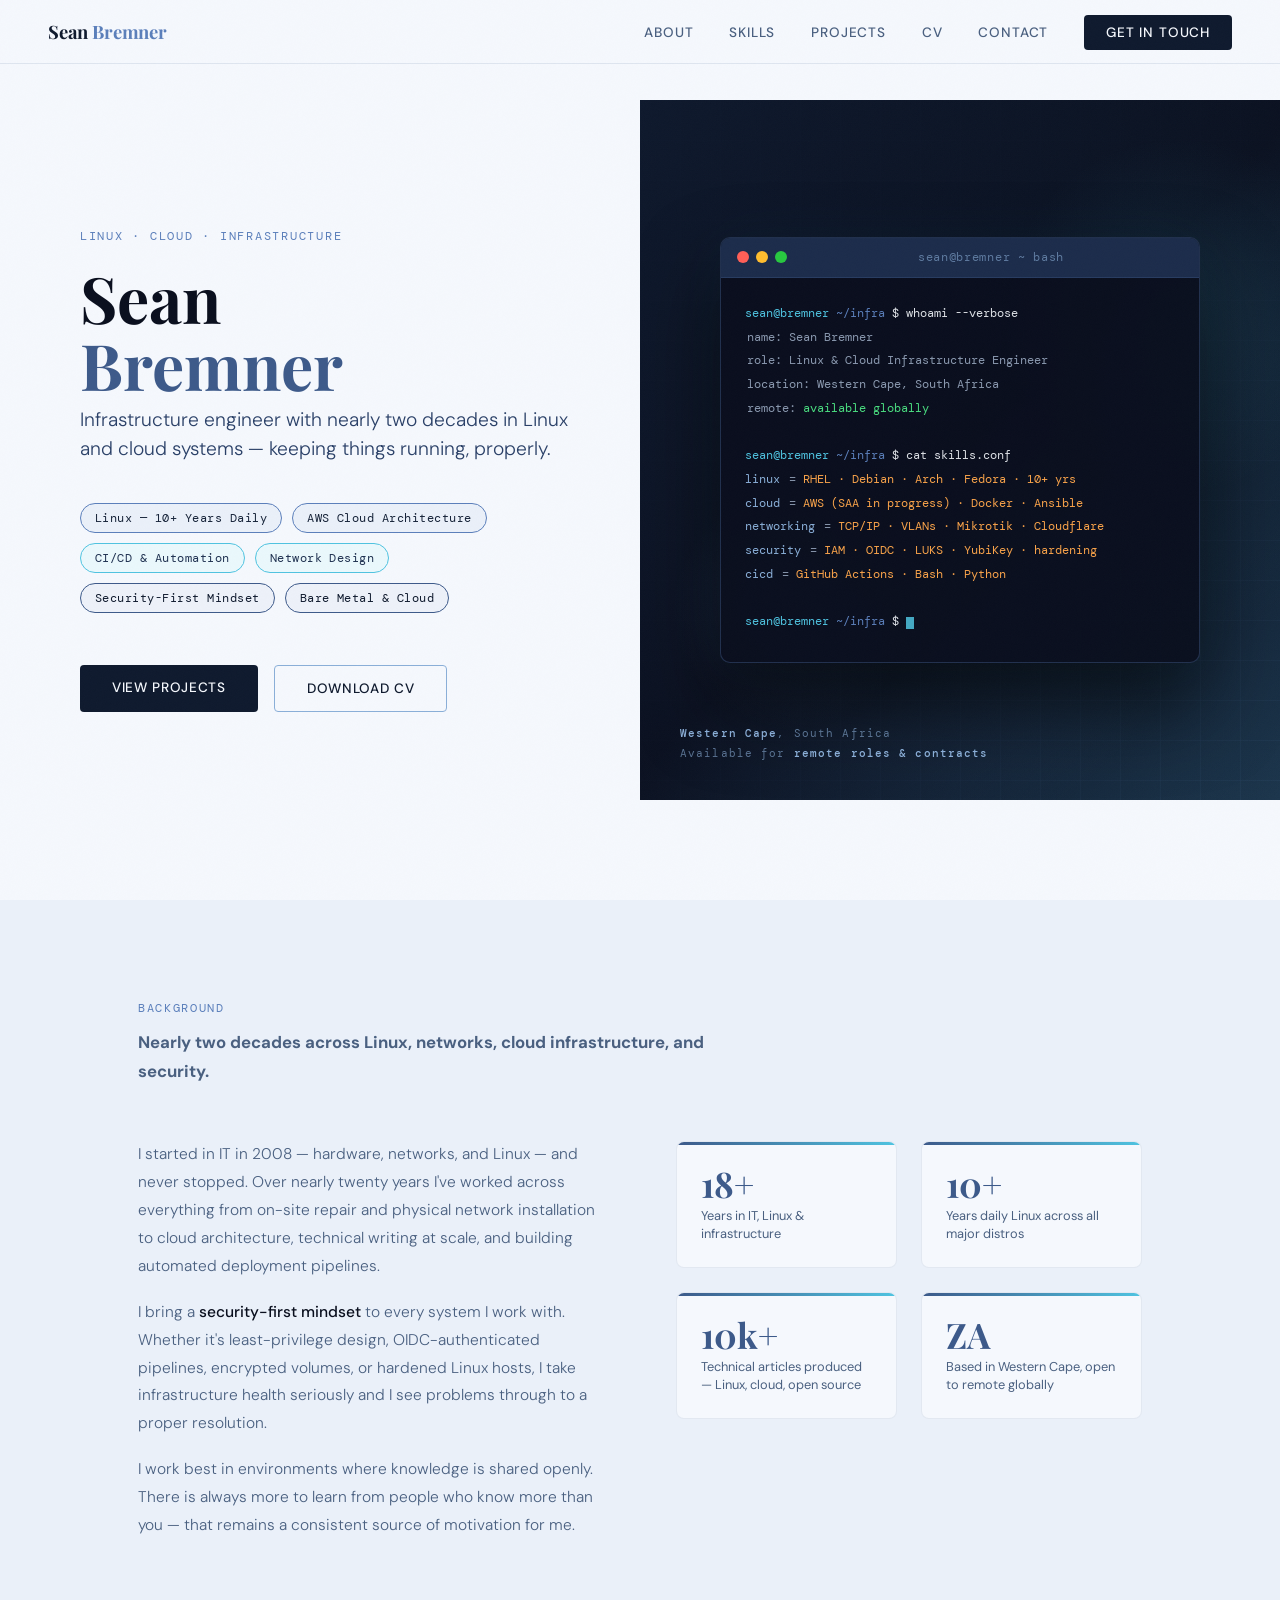
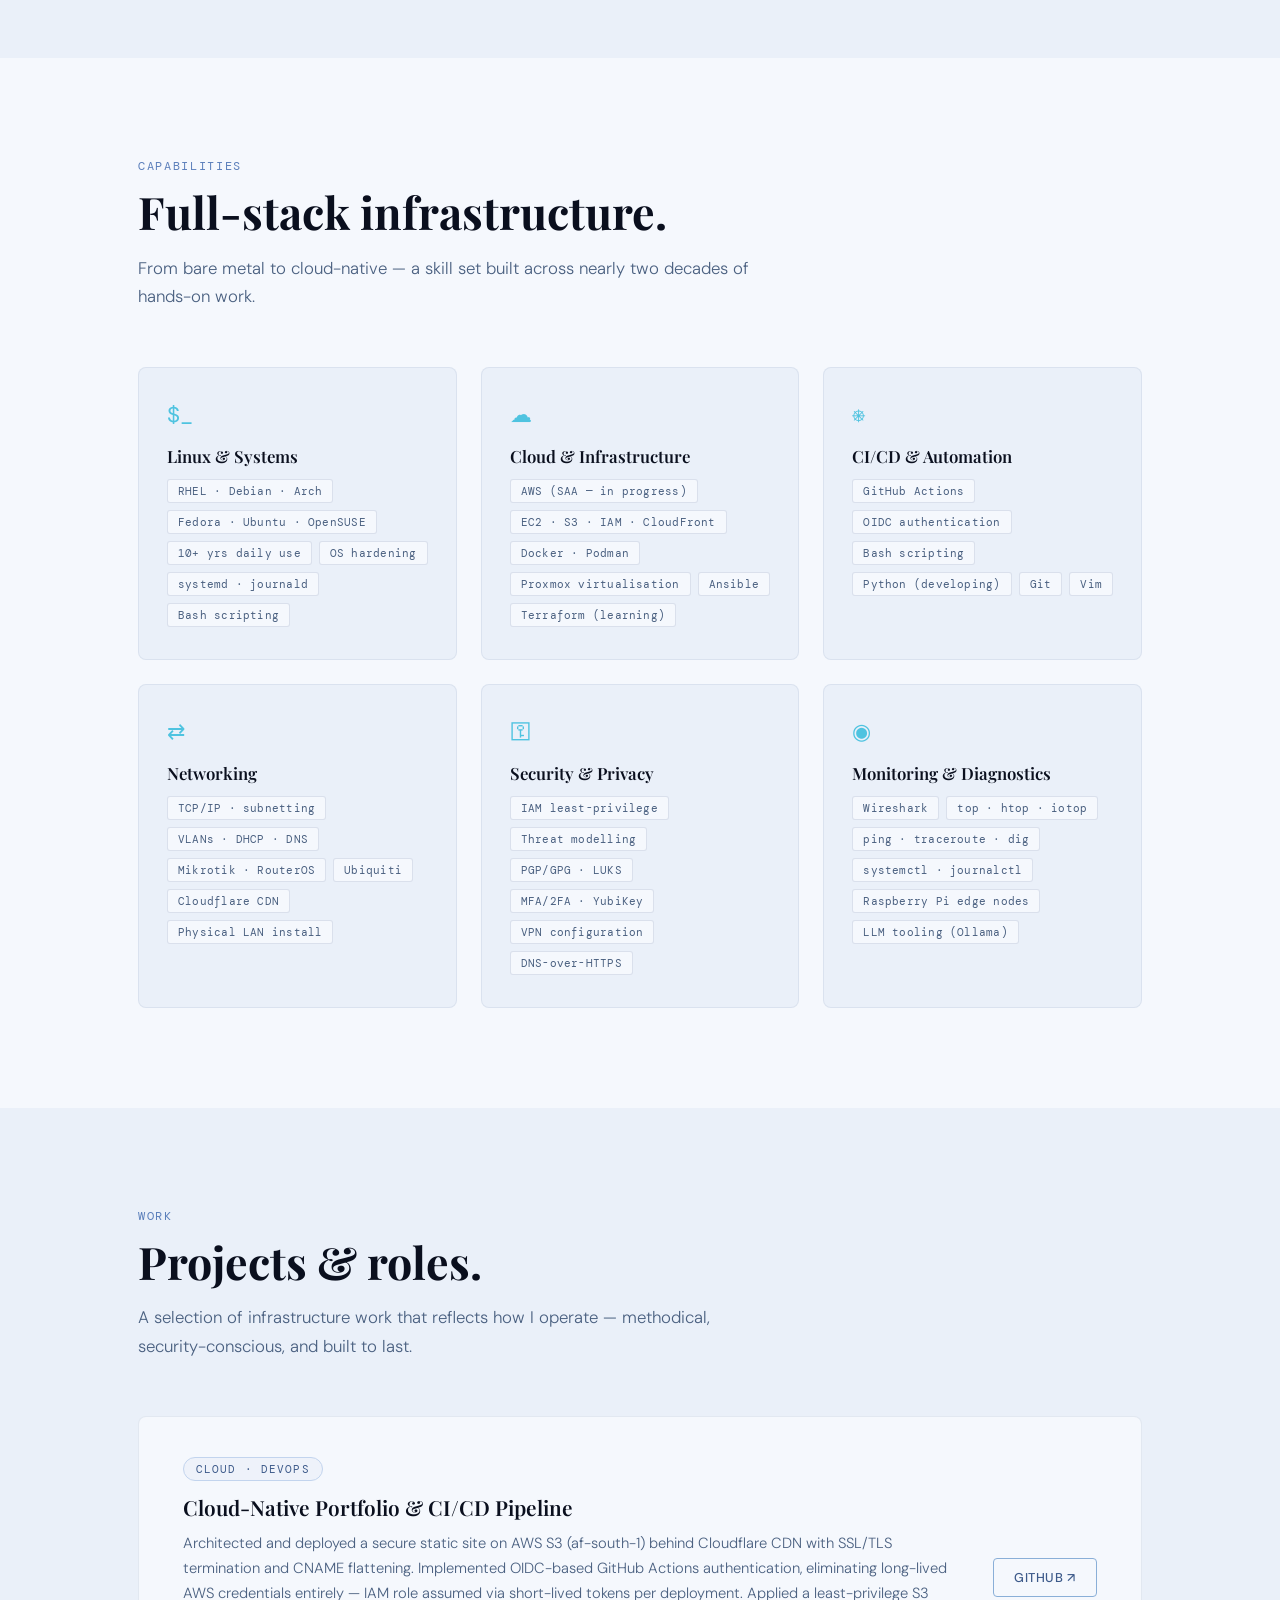
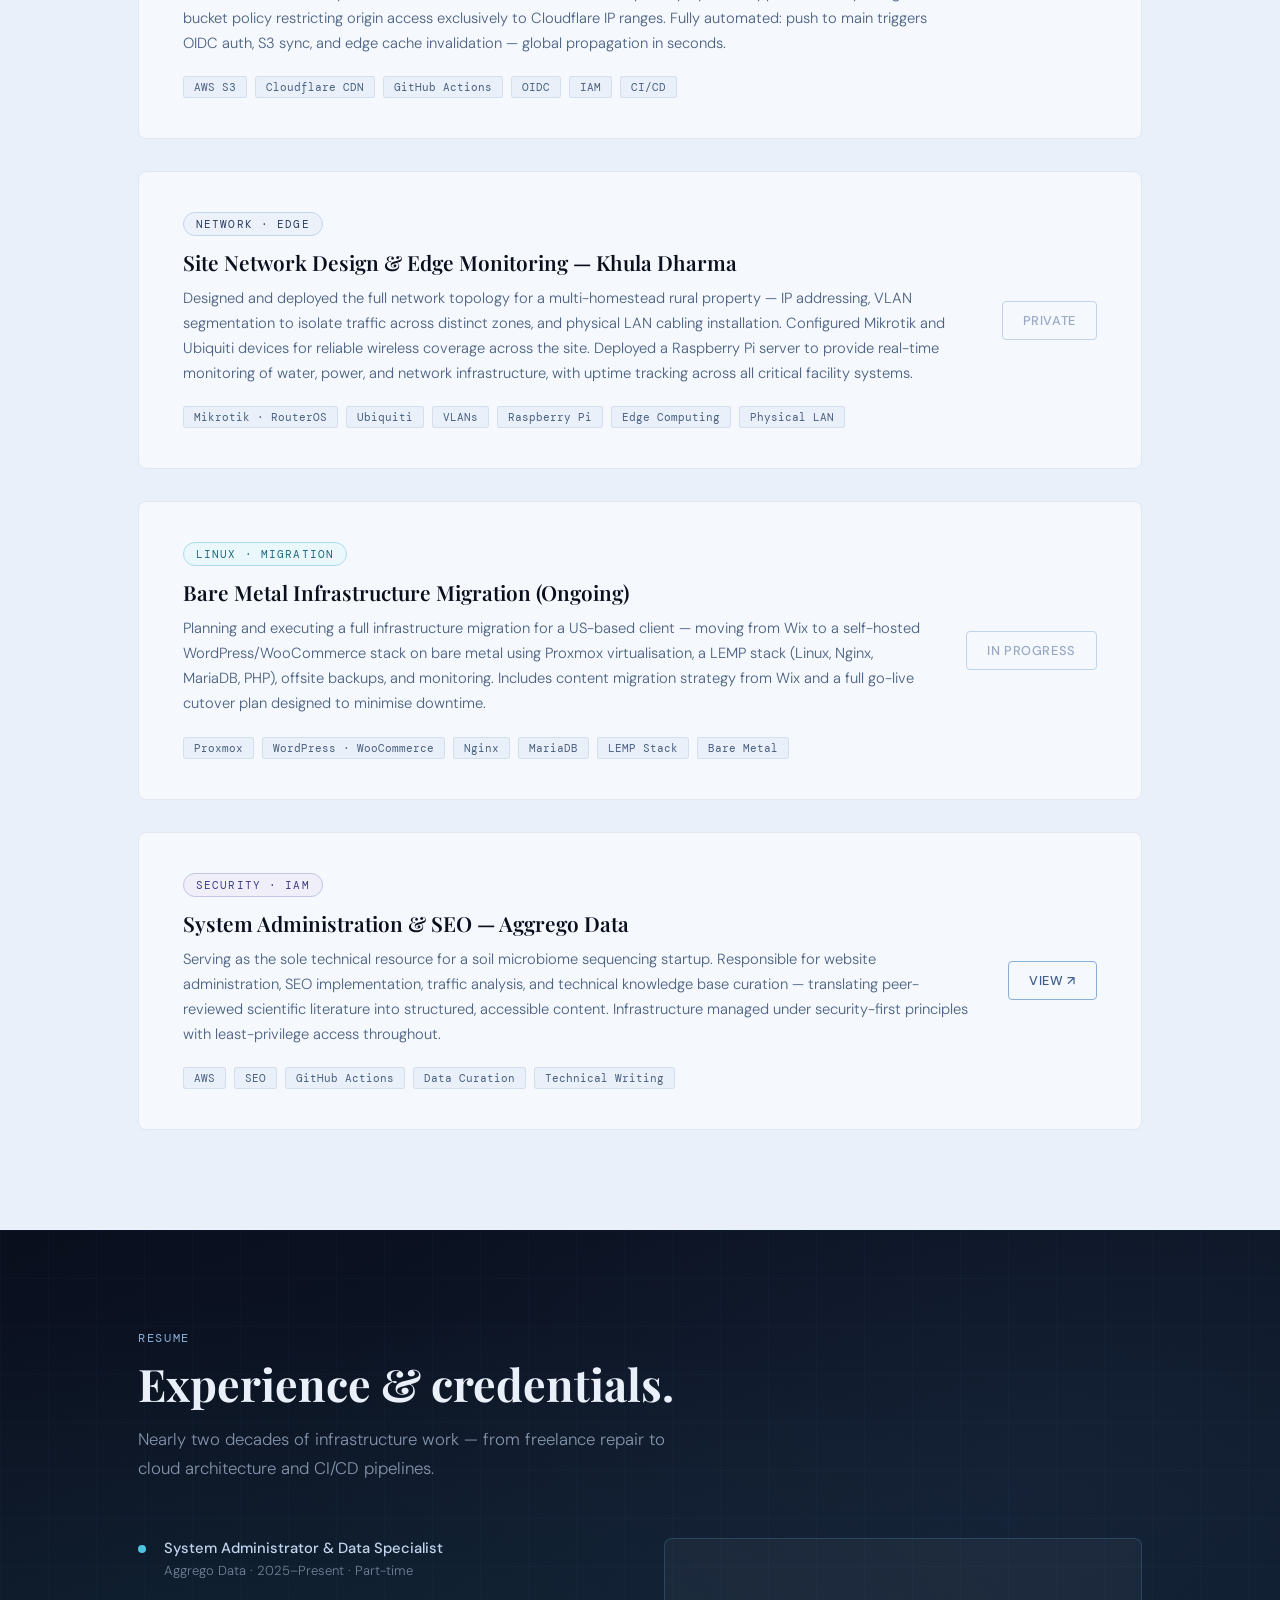
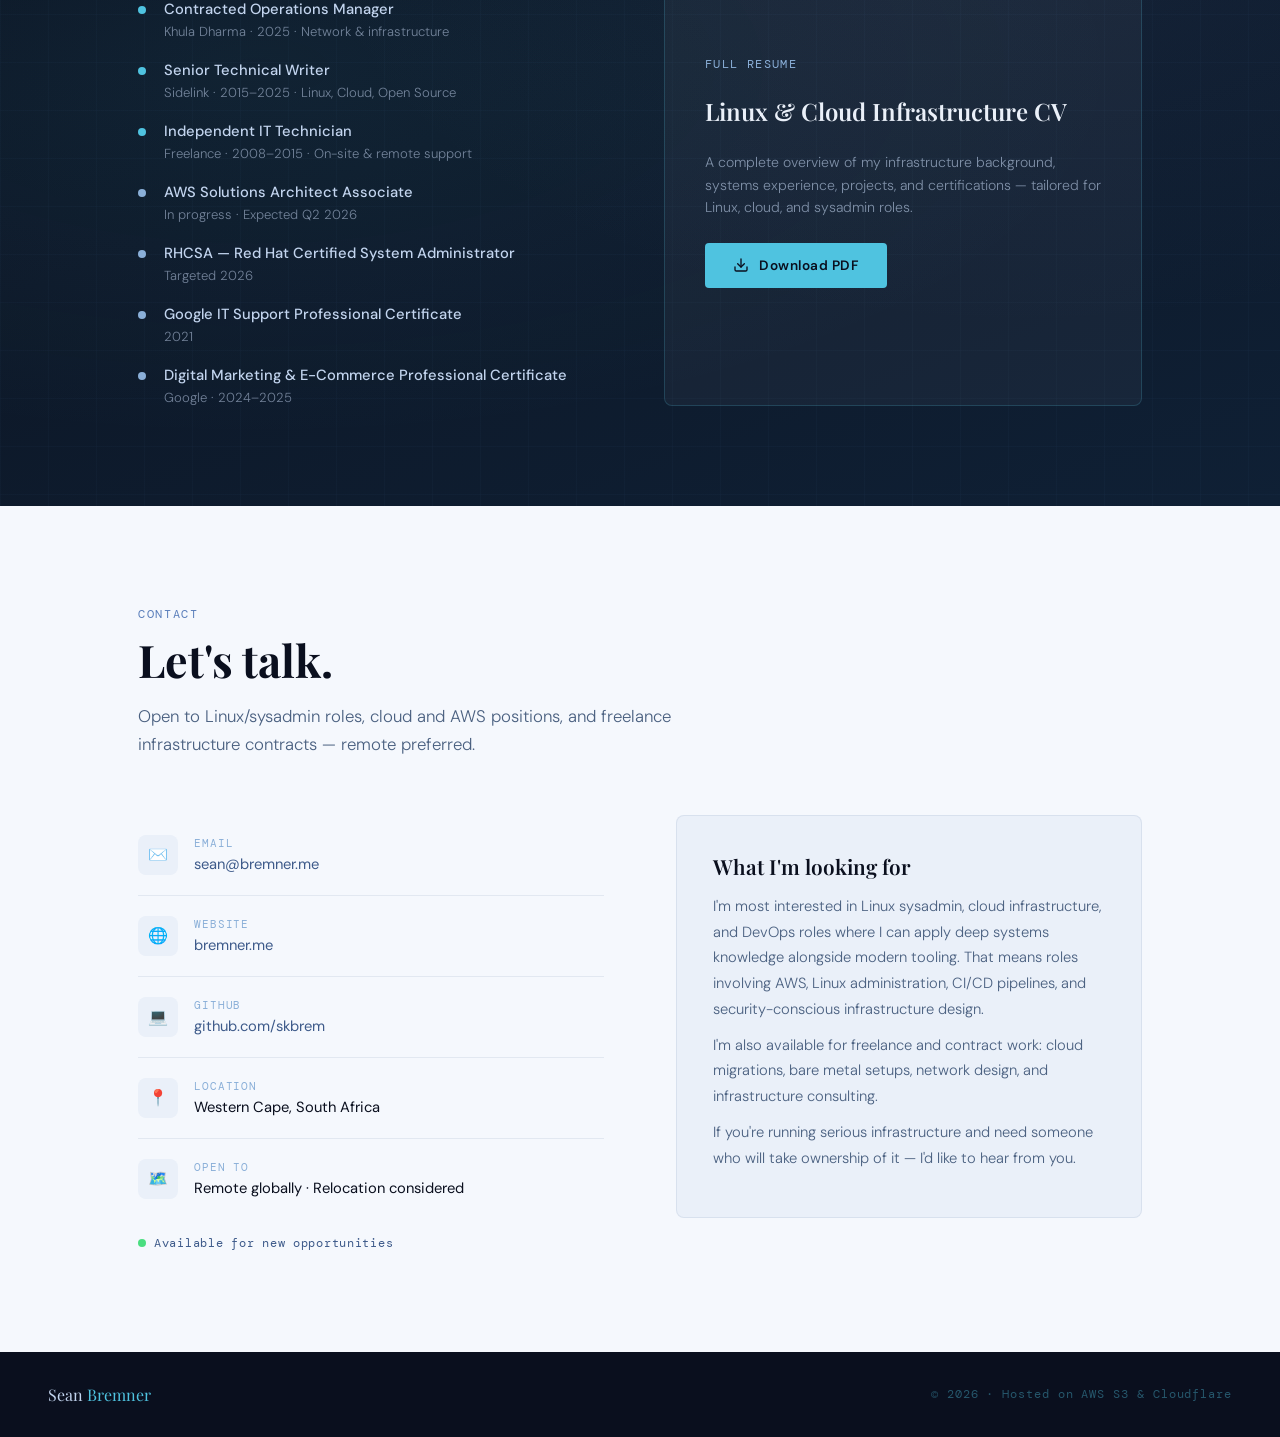
==== it-index.html @ dbfce903 "did a major update to the static website" ====
<!DOCTYPE html>
<html lang="en">
<head>
  <meta charset="UTF-8" />
  <meta name="viewport" content="width=device-width, initial-scale=1.0" />
  <title>Sean Bremner — Linux & Cloud Infrastructure</title>
  <link rel="preconnect" href="https://fonts.googleapis.com" />
  <link rel="preconnect" href="https://fonts.gstatic.com" crossorigin />
  <link href="https://fonts.googleapis.com/css2?family=Playfair+Display:wght@400;600;700&family=DM+Sans:wght@300;400;500&family=DM+Mono:wght@400;500&display=swap" rel="stylesheet" />
  <style>
    :root {
      --abyss:   #0A0F1E;
      --navy:    #0F1A2E;
      --deep:    #152238;
      --slate:   #1E3050;
      --steel:   #2A4068;
      --horizon: #3D5A8A;
      --sky:     #5B7FBB;
      --ice:     #8AAFD8;
      --mist:    #C2D4EE;
      --fog:     #EAF0F9;
      --white:   #F5F8FD;
      --cyan:    #4FC3E0;
      --gold:    #E8B84B;
      --ink:     #0A0F1E;
      --mid:     #4A6080;
      --light:   #8AAFD8;
    }

    *, *::before, *::after { box-sizing: border-box; margin: 0; padding: 0; }
    html { scroll-behavior: smooth; }

    body {
      font-family: 'DM Sans', sans-serif;
      background: var(--white);
      color: var(--ink);
      overflow-x: hidden;
    }

    /* ─── NOISE TEXTURE OVERLAY ─── */
    body::before {
      content: '';
      position: fixed;
      inset: 0;
      pointer-events: none;
      z-index: 9999;
      opacity: 0.02;
      background-image: url("data:image/svg+xml,%3Csvg viewBox='0 0 256 256' xmlns='http://www.w3.org/2000/svg'%3E%3Cfilter id='noise'%3E%3CfeTurbulence type='fractalNoise' baseFrequency='0.9' numOctaves='4' stitchTiles='stitch'/%3E%3C/filter%3E%3Crect width='100%25' height='100%25' filter='url(%23noise)'/%3E%3C/svg%3E");
      background-size: 200px 200px;
    }

    /* ─── NAV ─── */
    nav {
      position: fixed;
      top: 0; left: 0; right: 0;
      z-index: 100;
      padding: 0 48px;
      height: 64px;
      display: flex;
      align-items: center;
      justify-content: space-between;
      background: rgba(245, 248, 253, 0.88);
      backdrop-filter: blur(12px);
      border-bottom: 1px solid rgba(61, 90, 138, 0.12);
      transition: box-shadow 0.3s;
    }
    nav.scrolled { box-shadow: 0 2px 24px rgba(10, 15, 30, 0.1); }

    .nav-logo {
      font-family: 'Playfair Display', serif;
      font-size: 1.15rem;
      font-weight: 700;
      color: var(--navy);
      text-decoration: none;
      letter-spacing: -0.01em;
    }
    .nav-logo span { color: var(--sky); }

    .nav-links {
      display: flex;
      gap: 36px;
      list-style: none;
    }
    .nav-links a {
      font-size: 0.85rem;
      font-weight: 500;
      letter-spacing: 0.06em;
      text-transform: uppercase;
      color: var(--mid);
      text-decoration: none;
      position: relative;
      transition: color 0.2s;
    }
    .nav-links a::after {
      content: '';
      position: absolute;
      bottom: -3px; left: 0;
      width: 0; height: 1.5px;
      background: var(--cyan);
      transition: width 0.25s ease;
    }
    .nav-links a:hover { color: var(--navy); }
    .nav-links a:hover::after { width: 100%; }

    .nav-cta {
      font-size: 0.82rem;
      font-weight: 500;
      letter-spacing: 0.05em;
      text-transform: uppercase;
      padding: 9px 22px;
      background: var(--navy);
      color: var(--white) !important;
      border-radius: 4px;
      text-decoration: none;
      transition: background 0.2s, transform 0.15s;
    }
    .nav-cta:hover { background: var(--abyss) !important; transform: translateY(-1px); }
    .nav-cta::after { display: none !important; }

    /* ─── HERO ─── */
    #hero {
      min-height: 100vh;
      display: grid;
      grid-template-columns: 1fr 1fr;
      position: relative;
      overflow: hidden;
    }

    .hero-left {
      display: flex;
      flex-direction: column;
      justify-content: center;
      padding: 120px 64px 80px 80px;
      position: relative;
      z-index: 2;
    }

    .hero-eyebrow {
      font-family: 'DM Mono', monospace;
      font-size: 0.78rem;
      letter-spacing: 0.14em;
      text-transform: uppercase;
      color: var(--sky);
      margin-bottom: 20px;
      opacity: 0;
      animation: fadeUp 0.7s ease 0.2s forwards;
    }

    .hero-name {
      font-family: 'Playfair Display', serif;
      font-size: clamp(3rem, 5vw, 4.8rem);
      font-weight: 700;
      line-height: 1.05;
      color: var(--abyss);
      margin-bottom: 8px;
      opacity: 0;
      animation: fadeUp 0.7s ease 0.4s forwards;
    }
    .hero-name em {
      font-style: normal;
      color: var(--horizon);
    }

    .hero-subtitle {
      font-family: 'DM Sans', sans-serif;
      font-size: clamp(1rem, 1.5vw, 1.2rem);
      font-weight: 300;
      color: var(--steel);
      line-height: 1.5;
      margin-bottom: 40px;
      opacity: 0;
      animation: fadeUp 0.7s ease 0.6s forwards;
    }

    .hero-tags {
      display: flex;
      flex-wrap: wrap;
      gap: 10px;
      margin-bottom: 52px;
      opacity: 0;
      animation: fadeUp 0.7s ease 0.8s forwards;
    }
    .hero-tag {
      font-family: 'DM Mono', monospace;
      font-size: 0.75rem;
      padding: 6px 14px;
      border-radius: 20px;
      border: 1px solid;
      letter-spacing: 0.04em;
    }
    .hero-tag.blue   { border-color: var(--sky);     color: var(--deep);   background: var(--fog); }
    .hero-tag.cyan   { border-color: var(--cyan);    color: var(--slate);  background: #EAF8FC; }
    .hero-tag.steel  { border-color: var(--horizon); color: var(--navy);   background: #EDF1F9; }

    .hero-actions {
      display: flex;
      gap: 16px;
      opacity: 0;
      animation: fadeUp 0.7s ease 1s forwards;
    }
    .btn-primary {
      padding: 14px 32px;
      background: var(--navy);
      color: var(--white);
      font-size: 0.85rem;
      font-weight: 500;
      letter-spacing: 0.05em;
      text-transform: uppercase;
      text-decoration: none;
      border-radius: 4px;
      transition: background 0.2s, transform 0.15s, box-shadow 0.2s;
    }
    .btn-primary:hover {
      background: var(--abyss);
      transform: translateY(-2px);
      box-shadow: 0 8px 24px rgba(10, 15, 30, 0.22);
    }
    .btn-secondary {
      padding: 14px 32px;
      background: transparent;
      color: var(--navy);
      font-size: 0.85rem;
      font-weight: 500;
      letter-spacing: 0.05em;
      text-transform: uppercase;
      text-decoration: none;
      border-radius: 4px;
      border: 1.5px solid var(--ice);
      transition: border-color 0.2s, color 0.2s, transform 0.15s;
    }
    .btn-secondary:hover {
      border-color: var(--navy);
      color: var(--abyss);
      transform: translateY(-2px);
    }

    /* ─── HERO RIGHT — TERMINAL ─── */
    .hero-right {
      position: relative;
      overflow: hidden;
    }
    .hero-right::before {
      content: '';
      position: absolute;
      inset: 0;
      background: linear-gradient(135deg,
        rgba(15, 26, 46, 0.92) 0%,
        rgba(10, 15, 30, 0.88) 50%,
        rgba(79, 195, 224, 0.12) 100%
      );
      z-index: 1;
    }
    .hero-bg {
      position: absolute;
      inset: 0;
      background:
        radial-gradient(ellipse at 30% 60%, rgba(91, 127, 187, 0.25) 0%, transparent 60%),
        radial-gradient(ellipse at 80% 20%, rgba(79, 195, 224, 0.15) 0%, transparent 50%),
        linear-gradient(160deg, #0A0F1E 0%, #0F1A2E 40%, #152238 100%);
    }

    /* Grid lines background */
    .hero-grid {
      position: absolute;
      inset: 0;
      z-index: 0;
      background-image:
        linear-gradient(rgba(91,127,187,0.07) 1px, transparent 1px),
        linear-gradient(90deg, rgba(91,127,187,0.07) 1px, transparent 1px);
      background-size: 40px 40px;
    }

    .hero-orb {
      position: absolute;
      border-radius: 50%;
      z-index: 1;
      pointer-events: none;
    }
    .hero-orb-1 {
      width: 360px; height: 360px;
      top: 5%; right: -80px;
      background: radial-gradient(circle, rgba(79, 195, 224, 0.1) 0%, transparent 70%);
      animation: float 10s ease-in-out infinite;
    }
    .hero-orb-2 {
      width: 240px; height: 240px;
      bottom: 10%; left: 5%;
      background: radial-gradient(circle, rgba(91, 127, 187, 0.15) 0%, transparent 70%);
      animation: float 14s ease-in-out 3s infinite reverse;
    }

    .hero-graphic {
      position: absolute;
      inset: 0;
      z-index: 2;
      display: flex;
      align-items: center;
      justify-content: center;
    }

    /* ─── TERMINAL WINDOW ─── */
    .terminal {
      width: 480px;
      max-width: 90%;
      background: rgba(10, 15, 30, 0.92);
      border: 1px solid rgba(91, 127, 187, 0.3);
      border-radius: 10px;
      box-shadow:
        0 40px 80px rgba(0,0,0,0.6),
        0 0 60px rgba(79, 195, 224, 0.06),
        inset 0 1px 0 rgba(255,255,255,0.05);
      overflow: hidden;
      font-family: 'DM Mono', monospace;
    }
    .terminal-bar {
      background: rgba(30, 48, 80, 0.9);
      padding: 12px 16px;
      display: flex;
      align-items: center;
      gap: 12px;
      border-bottom: 1px solid rgba(91, 127, 187, 0.2);
    }
    .terminal-dots {
      display: flex;
      gap: 7px;
    }
    .terminal-dot {
      width: 12px; height: 12px;
      border-radius: 50%;
    }
    .terminal-dot:nth-child(1) { background: #FF5F57; }
    .terminal-dot:nth-child(2) { background: #FFBD2E; }
    .terminal-dot:nth-child(3) { background: #28C840; }
    .terminal-title {
      font-family: 'DM Mono', monospace;
      font-size: 0.72rem;
      color: rgba(139, 175, 216, 0.6);
      letter-spacing: 0.06em;
      flex: 1;
      text-align: center;
    }
    .terminal-body {
      padding: 24px 24px 28px;
      font-size: 0.78rem;
      line-height: 1.9;
      color: rgba(194, 212, 238, 0.85);
      min-height: 280px;
    }
    .t-prompt {
      color: var(--cyan);
    }
    .t-path {
      color: var(--sky);
    }
    .t-cmd {
      color: rgba(245, 248, 253, 0.9);
    }
    .t-comment {
      color: rgba(91, 127, 187, 0.65);
      font-style: italic;
    }
    .t-output {
      color: rgba(194, 212, 238, 0.7);
      padding-left: 2px;
    }
    .t-success {
      color: #4ADE80;
    }
    .t-key {
      color: var(--ice);
    }
    .t-val {
      color: #F9A34A;
    }
    .t-cursor {
      display: inline-block;
      width: 8px;
      height: 1em;
      background: var(--cyan);
      vertical-align: text-bottom;
      animation: blink 1.1s step-end infinite;
      opacity: 0.85;
    }
    .t-line { display: block; }

    .hero-caption {
      position: absolute;
      bottom: 40px;
      left: 0; right: 0;
      z-index: 3;
      padding: 0 40px;
      display: flex;
      flex-direction: column;
      gap: 6px;
    }
    .hero-caption-line {
      font-family: 'DM Mono', monospace;
      font-size: 0.7rem;
      letter-spacing: 0.1em;
      color: rgba(139, 175, 216, 0.6);
    }
    .hero-caption-line strong {
      color: rgba(139, 175, 216, 1);
      font-weight: 500;
    }

    /* ─── SECTIONS ─── */
    section { padding: 100px 0; }
    .container {
      max-width: 1100px;
      margin: 0 auto;
      padding: 0 48px;
    }

    .section-label {
      font-family: 'DM Mono', monospace;
      font-size: 0.75rem;
      letter-spacing: 0.14em;
      text-transform: uppercase;
      color: var(--sky);
      margin-bottom: 12px;
    }
    .section-title {
      font-family: 'Playfair Display', serif;
      font-size: clamp(2rem, 3.5vw, 2.8rem);
      font-weight: 700;
      color: var(--abyss);
      line-height: 1.15;
      margin-bottom: 16px;
    }
    .section-lead {
      font-size: 1.05rem;
      font-weight: 300;
      color: var(--mid);
      line-height: 1.7;
      max-width: 620px;
    }

    /* ─── ABOUT ─── */
    #about { background: var(--fog); }

    .about-grid {
      display: grid;
      grid-template-columns: 1fr 1fr;
      gap: 72px;
      align-items: start;
      margin-top: 56px;
    }

    .about-text p {
      font-size: 0.97rem;
      font-weight: 300;
      color: var(--mid);
      line-height: 1.8;
      margin-bottom: 18px;
    }
    .about-text p strong {
      color: var(--abyss);
      font-weight: 500;
    }

    .about-stats {
      display: grid;
      grid-template-columns: 1fr 1fr;
      gap: 24px;
    }
    .stat-card {
      background: var(--white);
      border: 1px solid rgba(61, 90, 138, 0.1);
      border-radius: 8px;
      padding: 24px;
      position: relative;
      overflow: hidden;
      transition: transform 0.2s, box-shadow 0.2s;
    }
    .stat-card::before {
      content: '';
      position: absolute;
      top: 0; left: 0; right: 0;
      height: 3px;
      background: linear-gradient(90deg, var(--horizon), var(--cyan));
    }
    .stat-card:hover {
      transform: translateY(-3px);
      box-shadow: 0 12px 32px rgba(10, 15, 30, 0.08);
    }
    .stat-number {
      font-family: 'Playfair Display', serif;
      font-size: 2.2rem;
      font-weight: 700;
      color: var(--horizon);
      line-height: 1;
      margin-bottom: 6px;
    }
    .stat-label {
      font-size: 0.8rem;
      font-weight: 400;
      color: var(--mid);
      line-height: 1.4;
    }

    /* ─── SKILLS ─── */
    #skills { background: var(--white); }

    .skills-grid {
      display: grid;
      grid-template-columns: repeat(3, 1fr);
      gap: 24px;
      margin-top: 56px;
    }
    .skill-card {
      background: var(--fog);
      border: 1px solid rgba(61, 90, 138, 0.09);
      border-radius: 8px;
      padding: 32px 28px;
      transition: transform 0.2s, box-shadow 0.2s, border-color 0.2s;
      position: relative;
      overflow: hidden;
    }
    .skill-card::after {
      content: '';
      position: absolute;
      bottom: 0; left: 0; right: 0;
      height: 0;
      background: linear-gradient(0deg, rgba(61,90,138,0.05), transparent);
      transition: height 0.3s;
    }
    .skill-card:hover {
      transform: translateY(-4px);
      box-shadow: 0 16px 40px rgba(10, 15, 30, 0.09);
      border-color: rgba(61, 90, 138, 0.22);
    }
    .skill-card:hover::after { height: 60px; }
    .skill-icon {
      font-size: 1.4rem;
      margin-bottom: 16px;
      display: block;
      font-family: 'DM Mono', monospace;
      color: var(--cyan);
      letter-spacing: -0.02em;
    }
    .skill-card-title {
      font-family: 'Playfair Display', serif;
      font-size: 1.05rem;
      font-weight: 600;
      color: var(--abyss);
      margin-bottom: 12px;
    }
    .skill-items {
      display: flex;
      flex-wrap: wrap;
      gap: 7px;
    }
    .skill-item {
      font-family: 'DM Mono', monospace;
      font-size: 0.7rem;
      padding: 4px 10px;
      background: var(--white);
      border: 1px solid rgba(61, 90, 138, 0.15);
      border-radius: 3px;
      color: var(--mid);
      letter-spacing: 0.02em;
    }

    /* ─── PROJECTS ─── */
    #projects { background: var(--fog); }

    .projects-list {
      display: flex;
      flex-direction: column;
      gap: 32px;
      margin-top: 56px;
    }
    .project-card {
      background: var(--white);
      border: 1px solid rgba(61, 90, 138, 0.1);
      border-radius: 8px;
      padding: 40px 44px;
      display: grid;
      grid-template-columns: 1fr auto;
      gap: 32px;
      align-items: start;
      transition: transform 0.2s, box-shadow 0.2s;
      position: relative;
      overflow: hidden;
    }
    .project-card::before {
      content: '';
      position: absolute;
      top: 0; left: 0;
      width: 4px; height: 100%;
      background: linear-gradient(180deg, var(--horizon), var(--cyan));
      opacity: 0;
      transition: opacity 0.25s;
    }
    .project-card:hover {
      transform: translateX(4px);
      box-shadow: 0 12px 40px rgba(10, 15, 30, 0.09);
    }
    .project-card:hover::before { opacity: 1; }
    .project-meta { display: flex; align-items: center; gap: 12px; margin-bottom: 12px; }
    .project-type {
      font-family: 'DM Mono', monospace;
      font-size: 0.7rem;
      letter-spacing: 0.1em;
      text-transform: uppercase;
      padding: 4px 12px;
      border-radius: 20px;
    }
    .type-cloud  { background: #EEF2FA; color: var(--horizon); border: 1px solid var(--mist); }
    .type-linux  { background: #EAF8FC; color: #1E6A82; border: 1px solid #A8DCF0; }
    .type-net    { background: #EDF1F9; color: var(--steel); border: 1px solid var(--mist); }
    .type-sec    { background: #F0EFF9; color: #3D3E8A; border: 1px solid #C2C4E8; }

    .project-title {
      font-family: 'Playfair Display', serif;
      font-size: 1.3rem;
      font-weight: 600;
      color: var(--abyss);
      margin-bottom: 10px;
    }
    .project-desc {
      font-size: 0.92rem;
      font-weight: 300;
      color: var(--mid);
      line-height: 1.7;
      margin-bottom: 20px;
    }
    .project-tags {
      display: flex;
      flex-wrap: wrap;
      gap: 8px;
    }
    .project-tag {
      font-family: 'DM Mono', monospace;
      font-size: 0.68rem;
      padding: 3px 10px;
      background: var(--fog);
      border: 1px solid rgba(61, 90, 138, 0.12);
      border-radius: 3px;
      color: var(--mid);
    }
    .project-link {
      display: inline-flex;
      align-items: center;
      gap: 6px;
      font-size: 0.8rem;
      font-weight: 500;
      letter-spacing: 0.05em;
      text-transform: uppercase;
      color: var(--horizon);
      text-decoration: none;
      padding: 10px 20px;
      border: 1.5px solid var(--ice);
      border-radius: 4px;
      white-space: nowrap;
      align-self: center;
      transition: background 0.2s, border-color 0.2s, color 0.2s;
    }
    .project-link:hover {
      background: var(--navy);
      border-color: var(--navy);
      color: var(--white);
    }

    /* ─── CV ─── */
    #cv {
      background: linear-gradient(160deg, var(--abyss) 0%, #0D1828 50%, #0F2035 100%);
      position: relative;
      overflow: hidden;
    }
    #cv::before {
      content: '';
      position: absolute;
      inset: 0;
      background:
        radial-gradient(ellipse at 20% 50%, rgba(79, 195, 224, 0.07) 0%, transparent 60%),
        radial-gradient(ellipse at 80% 30%, rgba(91, 127, 187, 0.1) 0%, transparent 50%);
    }
    /* Subtle grid on CV section */
    #cv::after {
      content: '';
      position: absolute;
      inset: 0;
      background-image:
        linear-gradient(rgba(91,127,187,0.04) 1px, transparent 1px),
        linear-gradient(90deg, rgba(91,127,187,0.04) 1px, transparent 1px);
      background-size: 48px 48px;
      pointer-events: none;
    }
    #cv .container { position: relative; z-index: 1; }
    #cv .section-label { color: var(--ice); }
    #cv .section-title { color: var(--fog); }
    #cv .section-lead { color: rgba(194, 212, 238, 0.65); max-width: 560px; }

    .cv-grid {
      display: grid;
      grid-template-columns: 1fr 1fr;
      gap: 48px;
      margin-top: 56px;
    }

    .cv-highlights {
      display: flex;
      flex-direction: column;
      gap: 20px;
    }
    .cv-item {
      display: flex;
      gap: 18px;
      align-items: flex-start;
    }
    .cv-dot {
      width: 8px; height: 8px;
      border-radius: 50%;
      background: var(--cyan);
      margin-top: 7px;
      flex-shrink: 0;
    }
    .cv-item-title {
      font-size: 0.92rem;
      font-weight: 500;
      color: var(--mist);
      margin-bottom: 4px;
    }
    .cv-item-sub {
      font-size: 0.82rem;
      font-weight: 300;
      color: rgba(194, 212, 238, 0.55);
    }

    .cv-download-box {
      background: rgba(255, 255, 255, 0.04);
      border: 1px solid rgba(79, 195, 224, 0.2);
      border-radius: 8px;
      padding: 40px;
      display: flex;
      flex-direction: column;
      justify-content: center;
      align-items: flex-start;
      gap: 24px;
    }
    .cv-download-label {
      font-family: 'DM Mono', monospace;
      font-size: 0.72rem;
      letter-spacing: 0.12em;
      text-transform: uppercase;
      color: var(--ice);
    }
    .cv-download-title {
      font-family: 'Playfair Display', serif;
      font-size: 1.5rem;
      font-weight: 600;
      color: var(--fog);
      line-height: 1.3;
    }
    .cv-download-desc {
      font-size: 0.88rem;
      font-weight: 300;
      color: rgba(194, 212, 238, 0.6);
      line-height: 1.6;
    }
    .btn-download {
      display: inline-flex;
      align-items: center;
      gap: 10px;
      padding: 14px 28px;
      background: var(--cyan);
      color: var(--abyss);
      font-size: 0.85rem;
      font-weight: 600;
      letter-spacing: 0.04em;
      text-decoration: none;
      border-radius: 4px;
      transition: background 0.2s, transform 0.15s, box-shadow 0.2s;
    }
    .btn-download:hover {
      background: var(--ice);
      transform: translateY(-2px);
      box-shadow: 0 8px 24px rgba(0,0,0,0.3);
    }
    .btn-download svg {
      width: 16px; height: 16px;
      stroke: currentColor;
      fill: none;
      stroke-width: 2;
      stroke-linecap: round;
      stroke-linejoin: round;
    }

    /* ─── CONTACT ─── */
    #contact { background: var(--white); }

    .contact-grid {
      display: grid;
      grid-template-columns: 1fr 1fr;
      gap: 72px;
      margin-top: 56px;
      align-items: start;
    }
    .contact-item {
      display: flex;
      align-items: center;
      gap: 16px;
      padding: 20px 0;
      border-bottom: 1px solid rgba(61, 90, 138, 0.1);
    }
    .contact-icon {
      width: 40px; height: 40px;
      background: var(--fog);
      border-radius: 8px;
      display: flex;
      align-items: center;
      justify-content: center;
      font-size: 1rem;
      flex-shrink: 0;
    }
    .contact-label {
      font-family: 'DM Mono', monospace;
      font-size: 0.7rem;
      letter-spacing: 0.08em;
      text-transform: uppercase;
      color: var(--light);
      margin-bottom: 4px;
    }
    .contact-value {
      font-size: 0.92rem;
      font-weight: 400;
      color: var(--abyss);
    }
    .contact-value a {
      color: var(--horizon);
      text-decoration: none;
      transition: color 0.2s;
    }
    .contact-value a:hover { color: var(--navy); }

    .contact-note {
      background: var(--fog);
      border: 1px solid rgba(61, 90, 138, 0.1);
      border-radius: 8px;
      padding: 36px;
    }
    .contact-note-title {
      font-family: 'Playfair Display', serif;
      font-size: 1.3rem;
      font-weight: 600;
      color: var(--abyss);
      margin-bottom: 14px;
    }
    .contact-note p {
      font-size: 0.92rem;
      font-weight: 300;
      color: var(--mid);
      line-height: 1.75;
      margin-bottom: 10px;
    }
    .availability {
      display: inline-flex;
      align-items: center;
      gap: 8px;
      margin-top: 16px;
      font-family: 'DM Mono', monospace;
      font-size: 0.75rem;
      letter-spacing: 0.06em;
      color: var(--horizon);
    }
    .avail-dot {
      width: 8px; height: 8px;
      border-radius: 50%;
      background: #4ADE80;
      animation: pulse 2s ease-in-out infinite;
    }

    /* ─── FOOTER ─── */
    footer {
      background: var(--abyss);
      padding: 32px 48px;
      display: flex;
      align-items: center;
      justify-content: space-between;
    }
    .footer-left {
      font-family: 'Playfair Display', serif;
      font-size: 1rem;
      color: var(--mist);
    }
    .footer-left span { color: var(--cyan); }
    .footer-right {
      font-family: 'DM Mono', monospace;
      font-size: 0.72rem;
      letter-spacing: 0.08em;
      color: rgba(79, 195, 224, 0.4);
    }

    /* ─── ANIMATIONS ─── */
    @keyframes fadeUp {
      from { opacity: 0; transform: translateY(20px); }
      to   { opacity: 1; transform: translateY(0); }
    }
    @keyframes float {
      0%, 100% { transform: translateY(0) scale(1); }
      50%       { transform: translateY(-18px) scale(1.03); }
    }
    @keyframes blink {
      0%, 100% { opacity: 0.85; }
      50%       { opacity: 0; }
    }
    @keyframes pulse {
      0%, 100% { opacity: 1; transform: scale(1); }
      50%       { opacity: 0.6; transform: scale(1.3); }
    }
    @keyframes typeIn {
      from { opacity: 0; }
      to   { opacity: 1; }
    }

    /* Terminal line-by-line reveal */
    .t-line { opacity: 0; animation: typeIn 0.15s ease forwards; }
    .t-line:nth-child(1)  { animation-delay: 0.8s; }
    .t-line:nth-child(2)  { animation-delay: 1.3s; }
    .t-line:nth-child(3)  { animation-delay: 1.5s; }
    .t-line:nth-child(4)  { animation-delay: 1.7s; }
    .t-line:nth-child(5)  { animation-delay: 2.0s; }
    .t-line:nth-child(6)  { animation-delay: 2.2s; }
    .t-line:nth-child(7)  { animation-delay: 2.5s; }
    .t-line:nth-child(8)  { animation-delay: 2.7s; }
    .t-line:nth-child(9)  { animation-delay: 3.0s; }
    .t-line:nth-child(10) { animation-delay: 3.2s; }
    .t-line:nth-child(11) { animation-delay: 3.5s; }
    .t-line:nth-child(12) { animation-delay: 3.7s; }
    .t-line:nth-child(13) { animation-delay: 3.9s; }
    .t-line:nth-child(14) { animation-delay: 4.1s; }
    .t-line:nth-child(15) { animation-delay: 4.3s; }

    /* ─── SCROLL REVEAL ─── */
    .reveal {
      opacity: 0;
      transform: translateY(28px);
      transition: opacity 0.65s ease, transform 0.65s ease;
    }
    .reveal.visible {
      opacity: 1;
      transform: translateY(0);
    }

    /* ─── RESPONSIVE ─── */
    @media (max-width: 900px) {
      #hero { grid-template-columns: 1fr; }
      .hero-right { display: none; }
      .hero-left { padding: 100px 32px 60px; }
      .about-grid, .cv-grid, .contact-grid { grid-template-columns: 1fr; gap: 40px; }
      .skills-grid { grid-template-columns: 1fr 1fr; }
      nav { padding: 0 24px; }
      .nav-links { gap: 20px; }
      .container { padding: 0 24px; }
      .project-card { grid-template-columns: 1fr; }
    }
    @media (max-width: 600px) {
      .skills-grid { grid-template-columns: 1fr; }
      .about-stats { grid-template-columns: 1fr 1fr; }
      .nav-links { display: none; }
      footer { flex-direction: column; gap: 8px; text-align: center; }
    }
  </style>
</head>
<body>

  <!-- NAV -->
  <nav id="nav">
    <a href="#hero" class="nav-logo">Sean <span>Bremner</span></a>
    <ul class="nav-links">
      <li><a href="#about">About</a></li>
      <li><a href="#skills">Skills</a></li>
      <li><a href="#projects">Projects</a></li>
      <li><a href="#cv">CV</a></li>
      <li><a href="#contact">Contact</a></li>
      <li><a href="mailto:sean@bremner.me" class="nav-cta">Get in touch</a></li>
    </ul>
  </nav>

  <!-- HERO -->
  <section id="hero">
    <div class="hero-left">
      <p class="hero-eyebrow">Linux · Cloud · Infrastructure</p>
      <h1 class="hero-name">Sean<br /><em>Bremner</em></h1>
      <p class="hero-subtitle">
        Infrastructure engineer with nearly two decades in Linux<br />
        and cloud systems — keeping things running, properly.
      </p>
      <div class="hero-tags">
        <span class="hero-tag blue">Linux — 10+ Years Daily</span>
        <span class="hero-tag blue">AWS Cloud Architecture</span>
        <span class="hero-tag cyan">CI/CD & Automation</span>
        <span class="hero-tag cyan">Network Design</span>
        <span class="hero-tag steel">Security-First Mindset</span>
        <span class="hero-tag steel">Bare Metal & Cloud</span>
      </div>
      <div class="hero-actions">
        <a href="#projects" class="btn-primary">View Projects</a>
        <a href="#cv" class="btn-secondary">Download CV</a>
      </div>
    </div>

    <div class="hero-right">
      <div class="hero-bg"></div>
      <div class="hero-grid"></div>
      <div class="hero-orb hero-orb-1"></div>
      <div class="hero-orb hero-orb-2"></div>
      <div class="hero-graphic">
        <div class="terminal">
          <div class="terminal-bar">
            <div class="terminal-dots">
              <div class="terminal-dot"></div>
              <div class="terminal-dot"></div>
              <div class="terminal-dot"></div>
            </div>
            <div class="terminal-title">sean@bremner ~ bash</div>
          </div>
          <div class="terminal-body">
            <span class="t-line"><span class="t-prompt">sean@bremner</span><span class="t-path"> ~/infra</span> <span class="t-cmd">$ whoami --verbose</span></span>
            <span class="t-line"><span class="t-output">name:     Sean Bremner</span></span>
            <span class="t-line"><span class="t-output">role:     Linux & Cloud Infrastructure Engineer</span></span>
            <span class="t-line"><span class="t-output">location: Western Cape, South Africa</span></span>
            <span class="t-line"><span class="t-output">remote:   <span class="t-success">available globally</span></span></span>
            <span class="t-line">&nbsp;</span>
            <span class="t-line"><span class="t-prompt">sean@bremner</span><span class="t-path"> ~/infra</span> <span class="t-cmd">$ cat skills.conf</span></span>
            <span class="t-line"><span class="t-key">linux</span><span class="t-output">       = </span><span class="t-val">RHEL · Debian · Arch · Fedora · 10+ yrs</span></span>
            <span class="t-line"><span class="t-key">cloud</span><span class="t-output">       = </span><span class="t-val">AWS (SAA in progress) · Docker · Ansible</span></span>
            <span class="t-line"><span class="t-key">networking</span><span class="t-output">  = </span><span class="t-val">TCP/IP · VLANs · Mikrotik · Cloudflare</span></span>
            <span class="t-line"><span class="t-key">security</span><span class="t-output">    = </span><span class="t-val">IAM · OIDC · LUKS · YubiKey · hardening</span></span>
            <span class="t-line"><span class="t-key">cicd</span><span class="t-output">        = </span><span class="t-val">GitHub Actions · Bash · Python</span></span>
            <span class="t-line">&nbsp;</span>
            <span class="t-line"><span class="t-prompt">sean@bremner</span><span class="t-path"> ~/infra</span> <span class="t-cmd">$ <span class="t-cursor"></span></span></span>
          </div>
        </div>
      </div>
      <div class="hero-caption">
        <div class="hero-caption-line"><strong>Western Cape</strong>, South Africa</div>
        <div class="hero-caption-line">Available for <strong>remote roles & contracts</strong></div>
      </div>
    </div>
  </section>

  <!-- ABOUT -->
  <section id="about">
    <div class="container">
      <p class="section-label reveal">Background</p>
      <p class="section-lead reveal"><strong>Nearly two decades across Linux, networks, cloud infrastructure, and security.</strong></p>

      <div class="about-grid">
        <div class="about-text reveal">
          <p>I started in IT in 2008 — hardware, networks, and Linux — and never stopped. Over nearly twenty years I've worked across everything from on-site repair and physical network installation to cloud architecture, technical writing at scale, and building automated deployment pipelines.</p>
          <p>I bring a <strong>security-first mindset</strong> to every system I work with. Whether it's least-privilege design, OIDC-authenticated pipelines, encrypted volumes, or hardened Linux hosts, I take infrastructure health seriously and I see problems through to a proper resolution.</p>
          <p>I work best in environments where knowledge is shared openly. There is always more to learn from people who know more than you — that remains a consistent source of motivation for me.</p>
        </div>
        <div class="about-stats reveal">
          <div class="stat-card">
            <div class="stat-number">18+</div>
            <div class="stat-label">Years in IT, Linux & infrastructure</div>
          </div>
          <div class="stat-card">
            <div class="stat-number">10+</div>
            <div class="stat-label">Years daily Linux across all major distros</div>
          </div>
          <div class="stat-card">
            <div class="stat-number">10k+</div>
            <div class="stat-label">Technical articles produced — Linux, cloud, open source</div>
          </div>
          <div class="stat-card">
            <div class="stat-number">ZA</div>
            <div class="stat-label">Based in Western Cape, open to remote globally</div>
          </div>
        </div>
      </div>
    </div>
  </section>

  <!-- SKILLS -->
  <section id="skills">
    <div class="container">
      <p class="section-label reveal">Capabilities</p>
      <h2 class="section-title reveal">Full-stack infrastructure.</h2>
      <p class="section-lead reveal">From bare metal to cloud-native — a skill set built across nearly two decades of hands-on work.</p>

      <div class="skills-grid">
        <div class="skill-card reveal">
          <span class="skill-icon">$_</span>
          <div class="skill-card-title">Linux & Systems</div>
          <div class="skill-items">
            <span class="skill-item">RHEL · Debian · Arch</span>
            <span class="skill-item">Fedora · Ubuntu · OpenSUSE</span>
            <span class="skill-item">10+ yrs daily use</span>
            <span class="skill-item">OS hardening</span>
            <span class="skill-item">systemd · journald</span>
            <span class="skill-item">Bash scripting</span>
          </div>
        </div>
        <div class="skill-card reveal">
          <span class="skill-icon">☁</span>
          <div class="skill-card-title">Cloud & Infrastructure</div>
          <div class="skill-items">
            <span class="skill-item">AWS (SAA — in progress)</span>
            <span class="skill-item">EC2 · S3 · IAM · CloudFront</span>
            <span class="skill-item">Docker · Podman</span>
            <span class="skill-item">Proxmox virtualisation</span>
            <span class="skill-item">Ansible</span>
            <span class="skill-item">Terraform (learning)</span>
          </div>
        </div>
        <div class="skill-card reveal">
          <span class="skill-icon">⎈</span>
          <div class="skill-card-title">CI/CD & Automation</div>
          <div class="skill-items">
            <span class="skill-item">GitHub Actions</span>
            <span class="skill-item">OIDC authentication</span>
            <span class="skill-item">Bash scripting</span>
            <span class="skill-item">Python (developing)</span>
            <span class="skill-item">Git</span>
            <span class="skill-item">Vim</span>
          </div>
        </div>
        <div class="skill-card reveal">
          <span class="skill-icon">⇄</span>
          <div class="skill-card-title">Networking</div>
          <div class="skill-items">
            <span class="skill-item">TCP/IP · subnetting</span>
            <span class="skill-item">VLANs · DHCP · DNS</span>
            <span class="skill-item">Mikrotik · RouterOS</span>
            <span class="skill-item">Ubiquiti</span>
            <span class="skill-item">Cloudflare CDN</span>
            <span class="skill-item">Physical LAN install</span>
          </div>
        </div>
        <div class="skill-card reveal">
          <span class="skill-icon">⚿</span>
          <div class="skill-card-title">Security & Privacy</div>
          <div class="skill-items">
            <span class="skill-item">IAM least-privilege</span>
            <span class="skill-item">Threat modelling</span>
            <span class="skill-item">PGP/GPG · LUKS</span>
            <span class="skill-item">MFA/2FA · YubiKey</span>
            <span class="skill-item">VPN configuration</span>
            <span class="skill-item">DNS-over-HTTPS</span>
          </div>
        </div>
        <div class="skill-card reveal">
          <span class="skill-icon">◉</span>
          <div class="skill-card-title">Monitoring & Diagnostics</div>
          <div class="skill-items">
            <span class="skill-item">Wireshark</span>
            <span class="skill-item">top · htop · iotop</span>
            <span class="skill-item">ping · traceroute · dig</span>
            <span class="skill-item">systemctl · journalctl</span>
            <span class="skill-item">Raspberry Pi edge nodes</span>
            <span class="skill-item">LLM tooling (Ollama)</span>
          </div>
        </div>
      </div>
    </div>
  </section>

  <!-- PROJECTS -->
  <section id="projects">
    <div class="container">
      <p class="section-label reveal">Work</p>
      <h2 class="section-title reveal">Projects & roles.</h2>
      <p class="section-lead reveal">A selection of infrastructure work that reflects how I operate — methodical, security-conscious, and built to last.</p>

      <div class="projects-list">

        <div class="project-card reveal">
          <div>
            <div class="project-meta">
              <span class="project-type type-cloud">Cloud · DevOps</span>
            </div>
            <div class="project-title">Cloud-Native Portfolio & CI/CD Pipeline</div>
            <p class="project-desc">Architected and deployed a secure static site on AWS S3 (af-south-1) behind Cloudflare CDN with SSL/TLS termination and CNAME flattening. Implemented OIDC-based GitHub Actions authentication, eliminating long-lived AWS credentials entirely — IAM role assumed via short-lived tokens per deployment. Applied a least-privilege S3 bucket policy restricting origin access exclusively to Cloudflare IP ranges. Fully automated: push to main triggers OIDC auth, S3 sync, and edge cache invalidation — global propagation in seconds.</p>
            <div class="project-tags">
              <span class="project-tag">AWS S3</span>
              <span class="project-tag">Cloudflare CDN</span>
              <span class="project-tag">GitHub Actions</span>
              <span class="project-tag">OIDC</span>
              <span class="project-tag">IAM</span>
              <span class="project-tag">CI/CD</span>
            </div>
          </div>
          <a href="https://github.com/skbrem/cloud-native-portfolio" target="_blank" class="project-link">GitHub ↗</a>
        </div>

        <div class="project-card reveal">
          <div>
            <div class="project-meta">
              <span class="project-type type-net">Network · Edge</span>
            </div>
            <div class="project-title">Site Network Design & Edge Monitoring — Khula Dharma</div>
            <p class="project-desc">Designed and deployed the full network topology for a multi-homestead rural property — IP addressing, VLAN segmentation to isolate traffic across distinct zones, and physical LAN cabling installation. Configured Mikrotik and Ubiquiti devices for reliable wireless coverage across the site. Deployed a Raspberry Pi server to provide real-time monitoring of water, power, and network infrastructure, with uptime tracking across all critical facility systems.</p>
            <div class="project-tags">
              <span class="project-tag">Mikrotik · RouterOS</span>
              <span class="project-tag">Ubiquiti</span>
              <span class="project-tag">VLANs</span>
              <span class="project-tag">Raspberry Pi</span>
              <span class="project-tag">Edge Computing</span>
              <span class="project-tag">Physical LAN</span>
            </div>
          </div>
          <span class="project-link" style="cursor:default;opacity:0.5;">Private</span>
        </div>

        <div class="project-card reveal">
          <div>
            <div class="project-meta">
              <span class="project-type type-linux">Linux · Migration</span>
            </div>
            <div class="project-title">Bare Metal Infrastructure Migration (Ongoing)</div>
            <p class="project-desc">Planning and executing a full infrastructure migration for a US-based client — moving from Wix to a self-hosted WordPress/WooCommerce stack on bare metal using Proxmox virtualisation, a LEMP stack (Linux, Nginx, MariaDB, PHP), offsite backups, and monitoring. Includes content migration strategy from Wix and a full go-live cutover plan designed to minimise downtime.</p>
            <div class="project-tags">
              <span class="project-tag">Proxmox</span>
              <span class="project-tag">WordPress · WooCommerce</span>
              <span class="project-tag">Nginx</span>
              <span class="project-tag">MariaDB</span>
              <span class="project-tag">LEMP Stack</span>
              <span class="project-tag">Bare Metal</span>
            </div>
          </div>
          <span class="project-link" style="cursor:default;opacity:0.5;">In Progress</span>
        </div>

        <div class="project-card reveal">
          <div>
            <div class="project-meta">
              <span class="project-type type-sec">Security · IAM</span>
            </div>
            <div class="project-title">System Administration & SEO — Aggrego Data</div>
            <p class="project-desc">Serving as the sole technical resource for a soil microbiome sequencing startup. Responsible for website administration, SEO implementation, traffic analysis, and technical knowledge base curation — translating peer-reviewed scientific literature into structured, accessible content. Infrastructure managed under security-first principles with least-privilege access throughout.</p>
            <div class="project-tags">
              <span class="project-tag">AWS</span>
              <span class="project-tag">SEO</span>
              <span class="project-tag">GitHub Actions</span>
              <span class="project-tag">Data Curation</span>
              <span class="project-tag">Technical Writing</span>
            </div>
          </div>
          <a href="https://aggregodata.com" target="_blank" class="project-link">View ↗</a>
        </div>

      </div>
    </div>
  </section>

  <!-- CV -->
  <section id="cv">
    <div class="container">
      <p class="section-label reveal">Resume</p>
      <h2 class="section-title reveal">Experience &amp; credentials.</h2>
      <p class="section-lead reveal">Nearly two decades of infrastructure work — from freelance repair to cloud architecture and CI/CD pipelines.</p>

      <div class="cv-grid">
        <div class="cv-highlights reveal">
          <div class="cv-item">
            <div class="cv-dot"></div>
            <div>
              <div class="cv-item-title">System Administrator & Data Specialist</div>
              <div class="cv-item-sub">Aggrego Data · 2025–Present · Part-time</div>
            </div>
          </div>
          <div class="cv-item">
            <div class="cv-dot"></div>
            <div>
              <div class="cv-item-title">Contracted Operations Manager</div>
              <div class="cv-item-sub">Khula Dharma · 2025 · Network & infrastructure</div>
            </div>
          </div>
          <div class="cv-item">
            <div class="cv-dot"></div>
            <div>
              <div class="cv-item-title">Senior Technical Writer</div>
              <div class="cv-item-sub">Sidelink · 2015–2025 · Linux, Cloud, Open Source</div>
            </div>
          </div>
          <div class="cv-item">
            <div class="cv-dot"></div>
            <div>
              <div class="cv-item-title">Independent IT Technician</div>
              <div class="cv-item-sub">Freelance · 2008–2015 · On-site & remote support</div>
            </div>
          </div>
          <div class="cv-item">
            <div class="cv-dot" style="background:var(--ice);"></div>
            <div>
              <div class="cv-item-title">AWS Solutions Architect Associate</div>
              <div class="cv-item-sub">In progress · Expected Q2 2026</div>
            </div>
          </div>
          <div class="cv-item">
            <div class="cv-dot" style="background:var(--ice);"></div>
            <div>
              <div class="cv-item-title">RHCSA — Red Hat Certified System Administrator</div>
              <div class="cv-item-sub">Targeted 2026</div>
            </div>
          </div>
          <div class="cv-item">
            <div class="cv-dot" style="background:var(--ice);"></div>
            <div>
              <div class="cv-item-title">Google IT Support Professional Certificate</div>
              <div class="cv-item-sub">2021</div>
            </div>
          </div>
          <div class="cv-item">
            <div class="cv-dot" style="background:var(--ice);"></div>
            <div>
              <div class="cv-item-title">Digital Marketing & E-Commerce Professional Certificate</div>
              <div class="cv-item-sub">Google · 2024–2025</div>
            </div>
          </div>
        </div>

        <div class="cv-download-box reveal">
          <div class="cv-download-label">Full Resume</div>
          <div class="cv-download-title">Linux &amp; Cloud Infrastructure CV</div>
          <div class="cv-download-desc">
            A complete overview of my infrastructure background, systems experience, projects, and certifications — tailored for Linux, cloud, and sysadmin roles.
          </div>
          <a href="/sean-bremner.pdf" class="btn-download">
            <svg viewBox="0 0 24 24"><path d="M21 15v4a2 2 0 0 1-2 2H5a2 2 0 0 1-2-2v-4"/><polyline points="7 10 12 15 17 10"/><line x1="12" y1="15" x2="12" y2="3"/></svg>
            Download PDF
          </a>
        </div>
      </div>
    </div>
  </section>

  <!-- CONTACT -->
  <section id="contact">
    <div class="container">
      <p class="section-label reveal">Contact</p>
      <h2 class="section-title reveal">Let's talk.</h2>
      <p class="section-lead reveal">Open to Linux/sysadmin roles, cloud and AWS positions, and freelance infrastructure contracts — remote preferred.</p>

      <div class="contact-grid">
        <div class="reveal">
          <div class="contact-item">
            <div class="contact-icon">✉️</div>
            <div>
              <div class="contact-label">Email</div>
              <div class="contact-value"><a href="mailto:sean@bremner.me">sean@bremner.me</a></div>
            </div>
          </div>
          <div class="contact-item">
            <div class="contact-icon">🌐</div>
            <div>
              <div class="contact-label">Website</div>
              <div class="contact-value"><a href="https://bremner.me">bremner.me</a></div>
            </div>
          </div>
          <div class="contact-item">
            <div class="contact-icon">💻</div>
            <div>
              <div class="contact-label">GitHub</div>
              <div class="contact-value"><a href="https://github.com/skbrem" target="_blank">github.com/skbrem</a></div>
            </div>
          </div>
          <div class="contact-item">
            <div class="contact-icon">📍</div>
            <div>
              <div class="contact-label">Location</div>
              <div class="contact-value">Western Cape, South Africa</div>
            </div>
          </div>
          <div class="contact-item" style="border:none;">
            <div class="contact-icon">🗺️</div>
            <div>
              <div class="contact-label">Open to</div>
              <div class="contact-value">Remote globally · Relocation considered</div>
            </div>
          </div>
          <div class="availability">
            <div class="avail-dot"></div>
            Available for new opportunities
          </div>
        </div>

        <div class="contact-note reveal">
          <div class="contact-note-title">What I'm looking for</div>
          <p>I'm most interested in Linux sysadmin, cloud infrastructure, and DevOps roles where I can apply deep systems knowledge alongside modern tooling. That means roles involving AWS, Linux administration, CI/CD pipelines, and security-conscious infrastructure design.</p>
          <p>I'm also available for freelance and contract work: cloud migrations, bare metal setups, network design, and infrastructure consulting.</p>
          <p>If you're running serious infrastructure and need someone who will take ownership of it — I'd like to hear from you.</p>
        </div>
      </div>
    </div>
  </section>

  <!-- FOOTER -->
  <footer>
    <div class="footer-left">Sean <span>Bremner</span></div>
    <div class="footer-right">© 2026 · Hosted on AWS S3 & Cloudflare</div>
  </footer>

  <script>
    // Nav scroll effect
    const nav = document.getElementById('nav');
    window.addEventListener('scroll', () => {
      nav.classList.toggle('scrolled', window.scrollY > 20);
    });

    // Scroll reveal
    const reveals = document.querySelectorAll('.reveal');
    const observer = new IntersectionObserver((entries) => {
      entries.forEach((entry) => {
        if (entry.isIntersecting) {
          const siblings = [...entry.target.parentElement.querySelectorAll('.reveal:not(.visible)')];
          const delay = siblings.indexOf(entry.target) * 80;
          setTimeout(() => {
            entry.target.classList.add('visible');
          }, delay);
          observer.unobserve(entry.target);
        }
      });
    }, { threshold: 0.12 });
    reveals.forEach(el => observer.observe(el));
  </script>
</body>
</html>
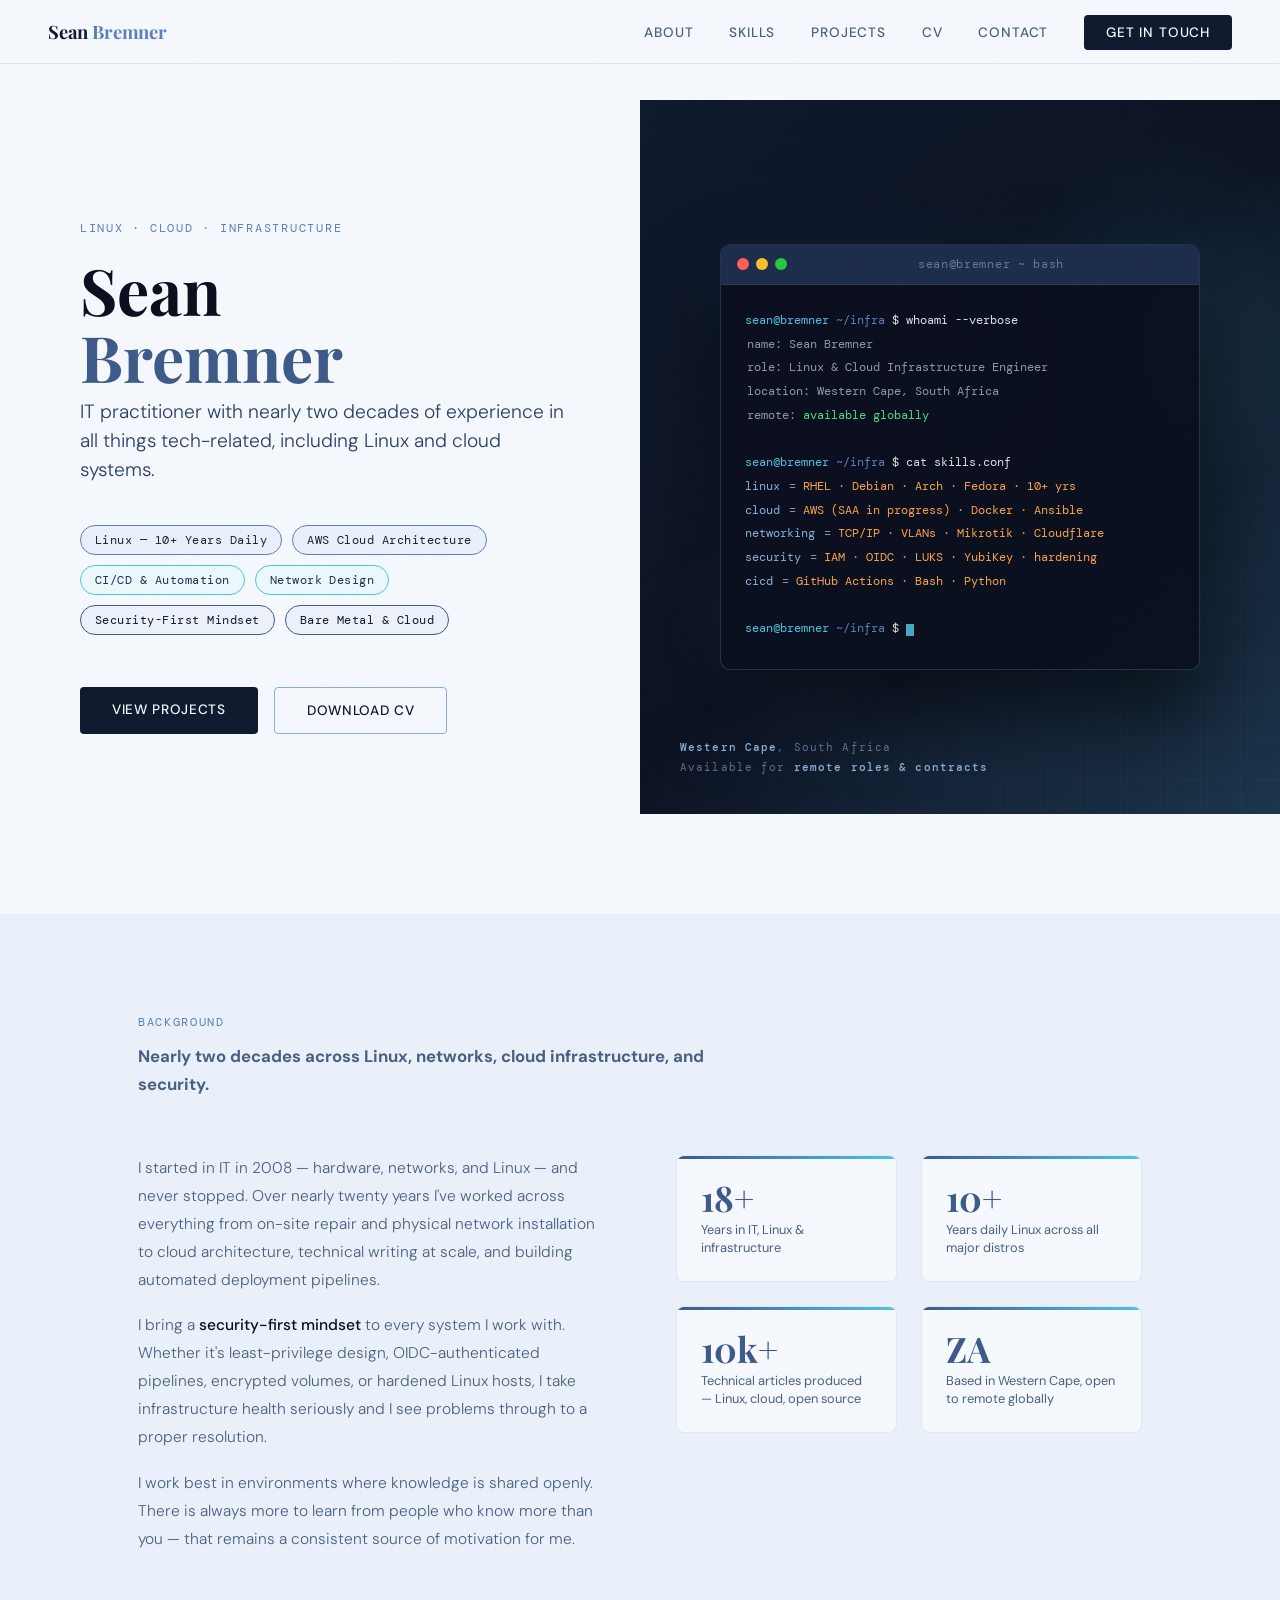
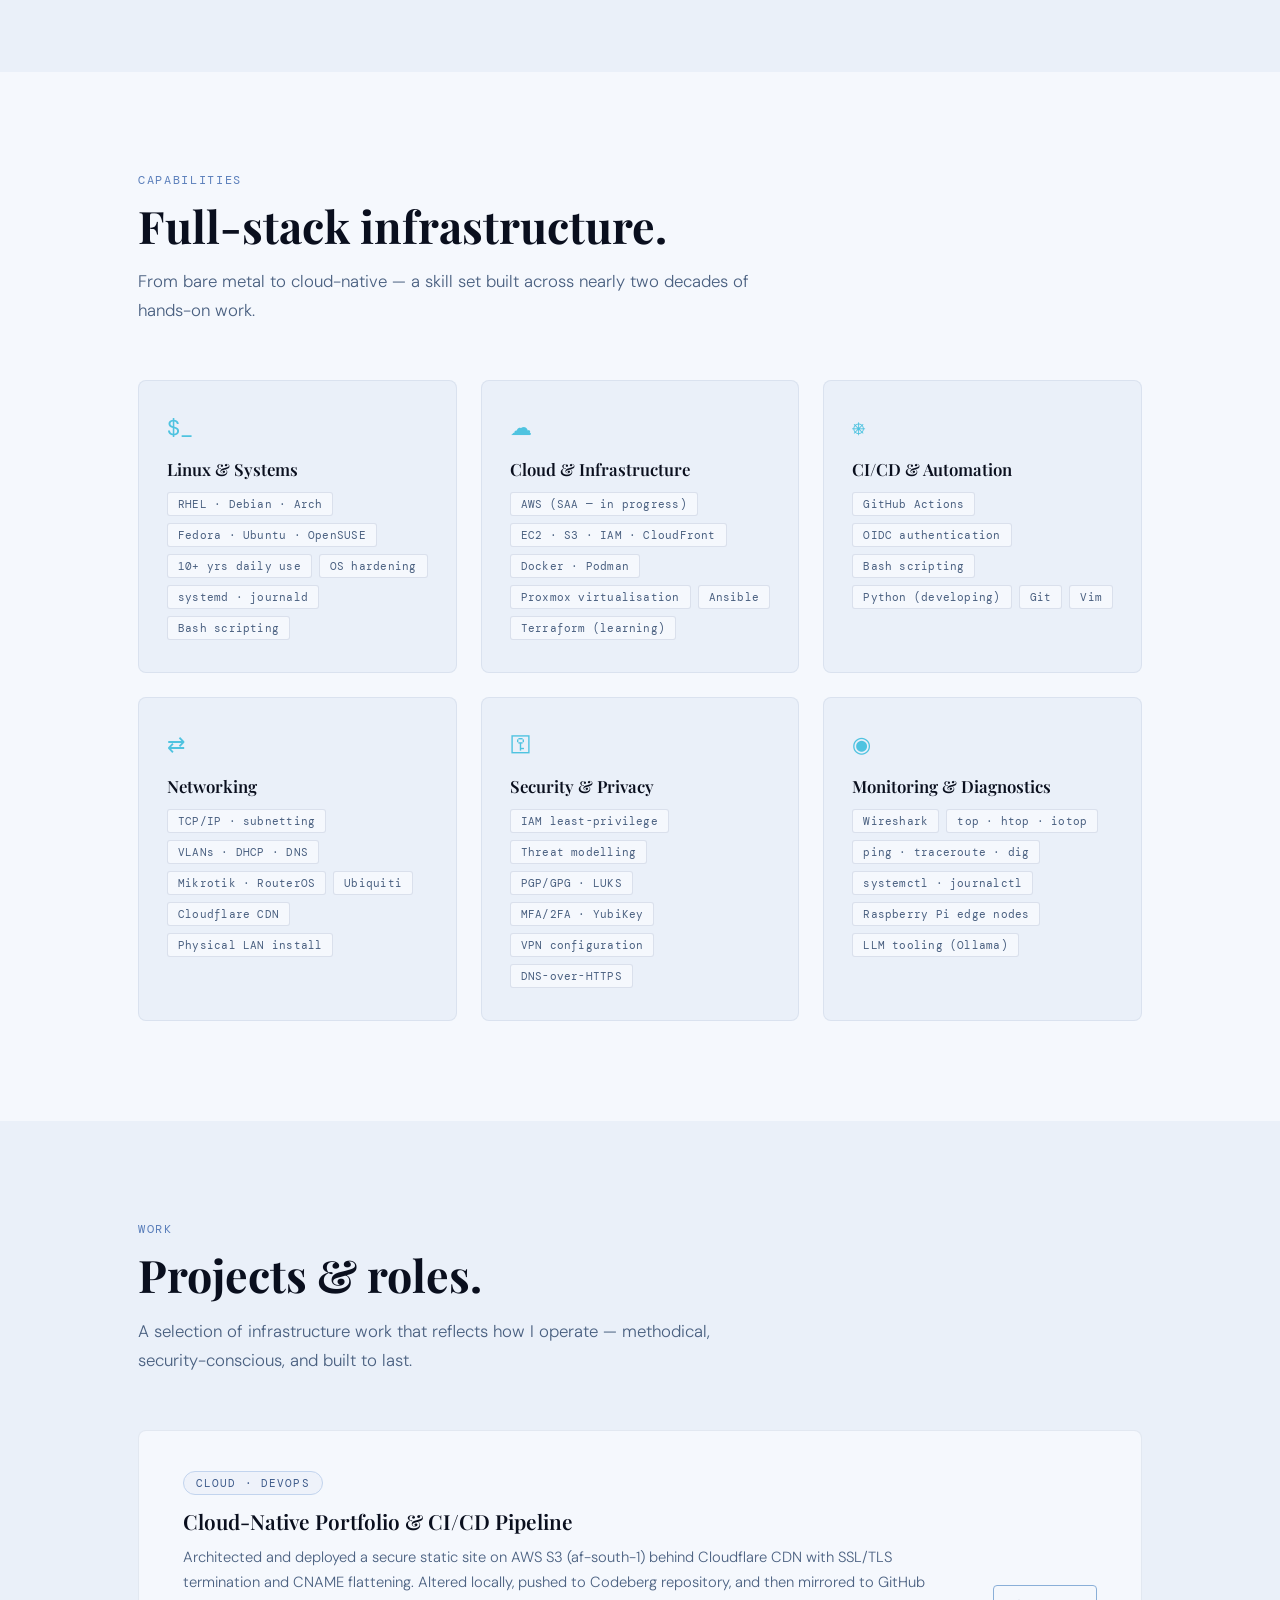
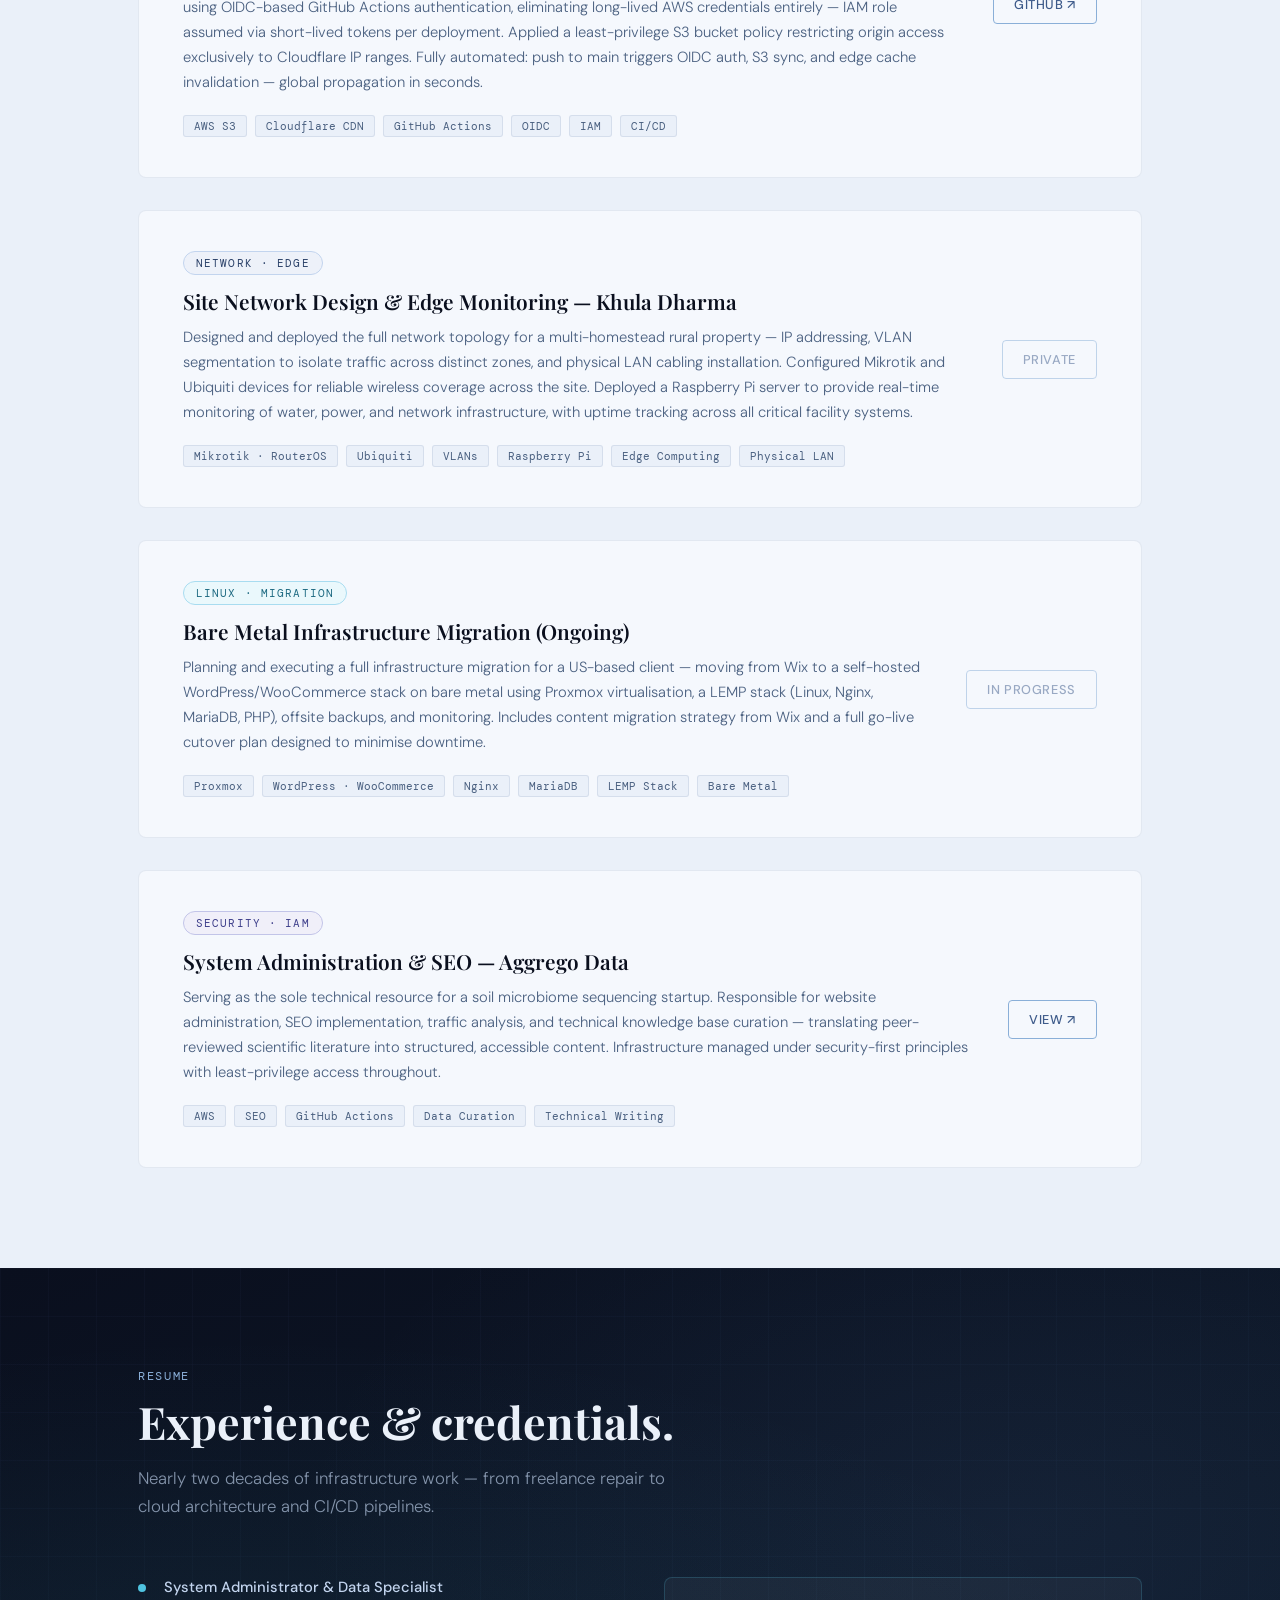
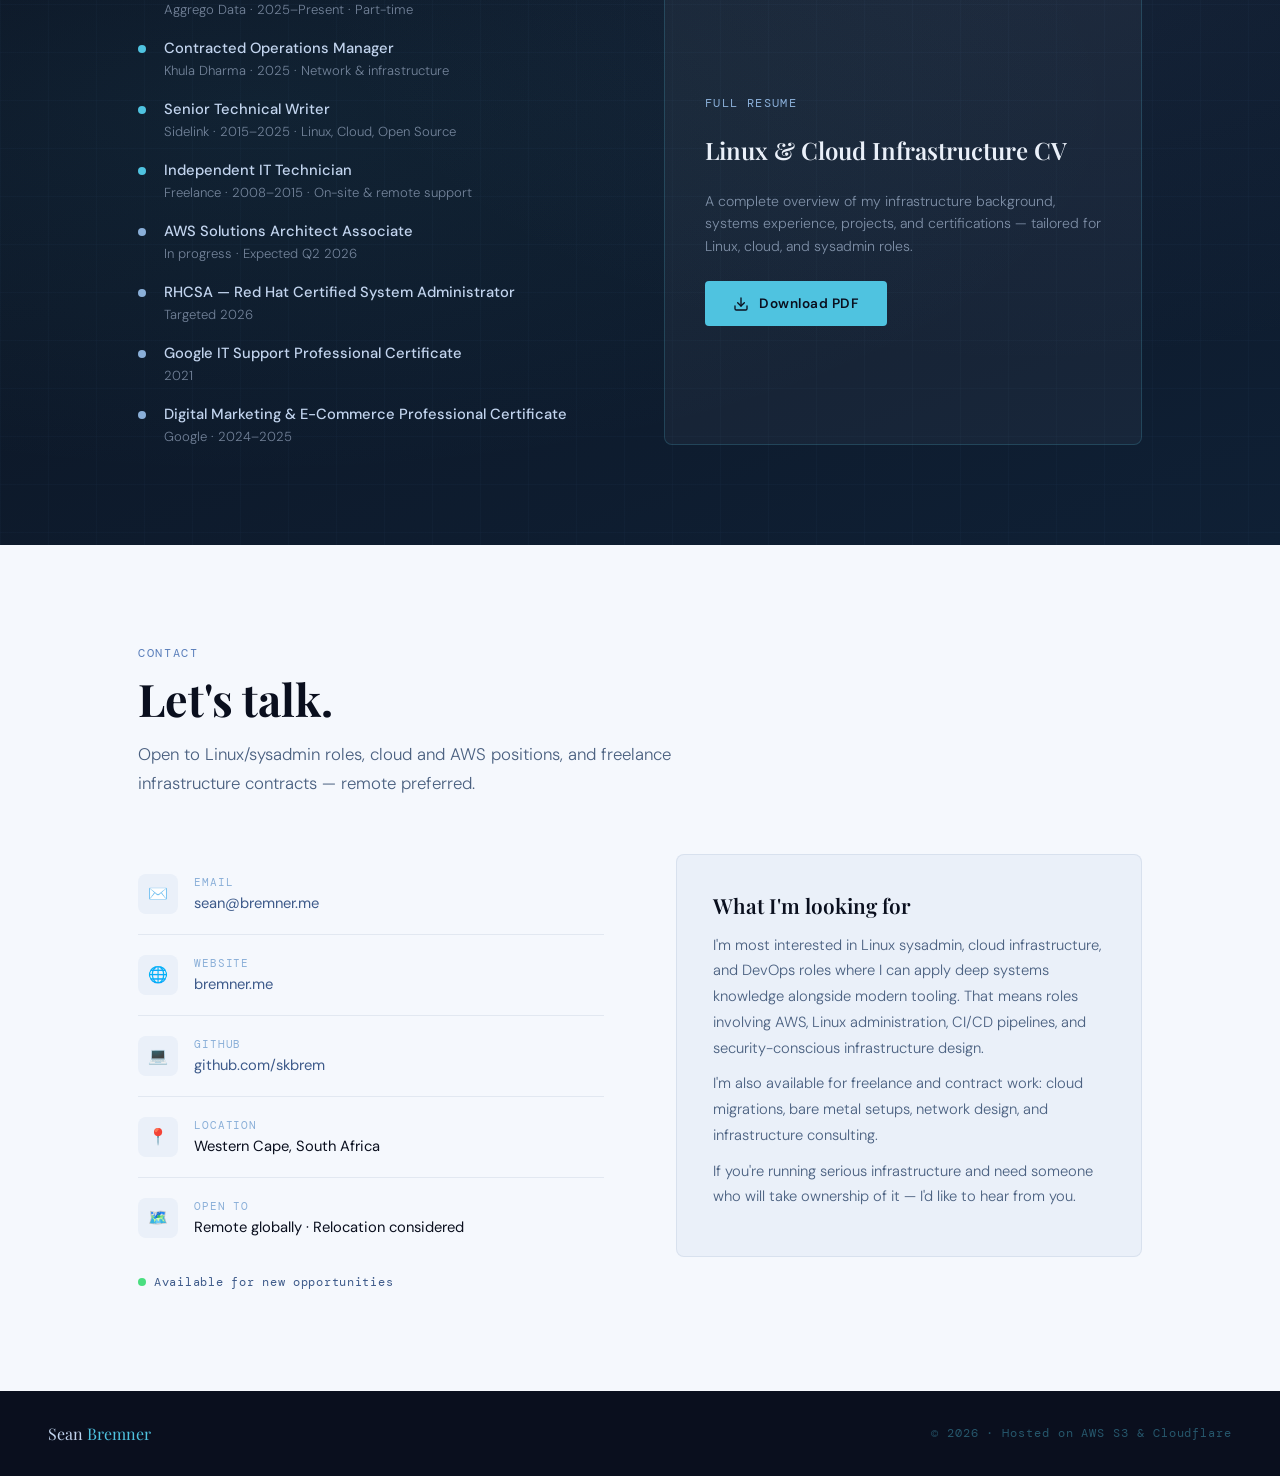
==== commit b8c5bb84: "made a few minor tweaks to the html document" ====
--- a/it-index.html
+++ b/it-index.html
@@ -985,8 +985,7 @@
       <p class="hero-eyebrow">Linux · Cloud · Infrastructure</p>
       <h1 class="hero-name">Sean<br /><em>Bremner</em></h1>
       <p class="hero-subtitle">
-        Infrastructure engineer with nearly two decades in Linux<br />
-        and cloud systems — keeping things running, properly.
+        IT practitioner with nearly two decades of experience in all things tech-related, including Linux and cloud systems.
       </p>
       <div class="hero-tags">
         <span class="hero-tag blue">Linux — 10+ Years Daily</span>
@@ -1175,7 +1174,7 @@
               <span class="project-type type-cloud">Cloud · DevOps</span>
             </div>
             <div class="project-title">Cloud-Native Portfolio & CI/CD Pipeline</div>
-            <p class="project-desc">Architected and deployed a secure static site on AWS S3 (af-south-1) behind Cloudflare CDN with SSL/TLS termination and CNAME flattening. Implemented OIDC-based GitHub Actions authentication, eliminating long-lived AWS credentials entirely — IAM role assumed via short-lived tokens per deployment. Applied a least-privilege S3 bucket policy restricting origin access exclusively to Cloudflare IP ranges. Fully automated: push to main triggers OIDC auth, S3 sync, and edge cache invalidation — global propagation in seconds.</p>
+            <p class="project-desc">Architected and deployed a secure static site on AWS S3 (af-south-1) behind Cloudflare CDN with SSL/TLS termination and CNAME flattening. Altered locally, pushed to Codeberg repository, and then mirrored to GitHub using OIDC-based GitHub Actions authentication, eliminating long-lived AWS credentials entirely — IAM role assumed via short-lived tokens per deployment. Applied a least-privilege S3 bucket policy restricting origin access exclusively to Cloudflare IP ranges. Fully automated: push to main triggers OIDC auth, S3 sync, and edge cache invalidation — global propagation in seconds.</p>
             <div class="project-tags">
               <span class="project-tag">AWS S3</span>
               <span class="project-tag">Cloudflare CDN</span>
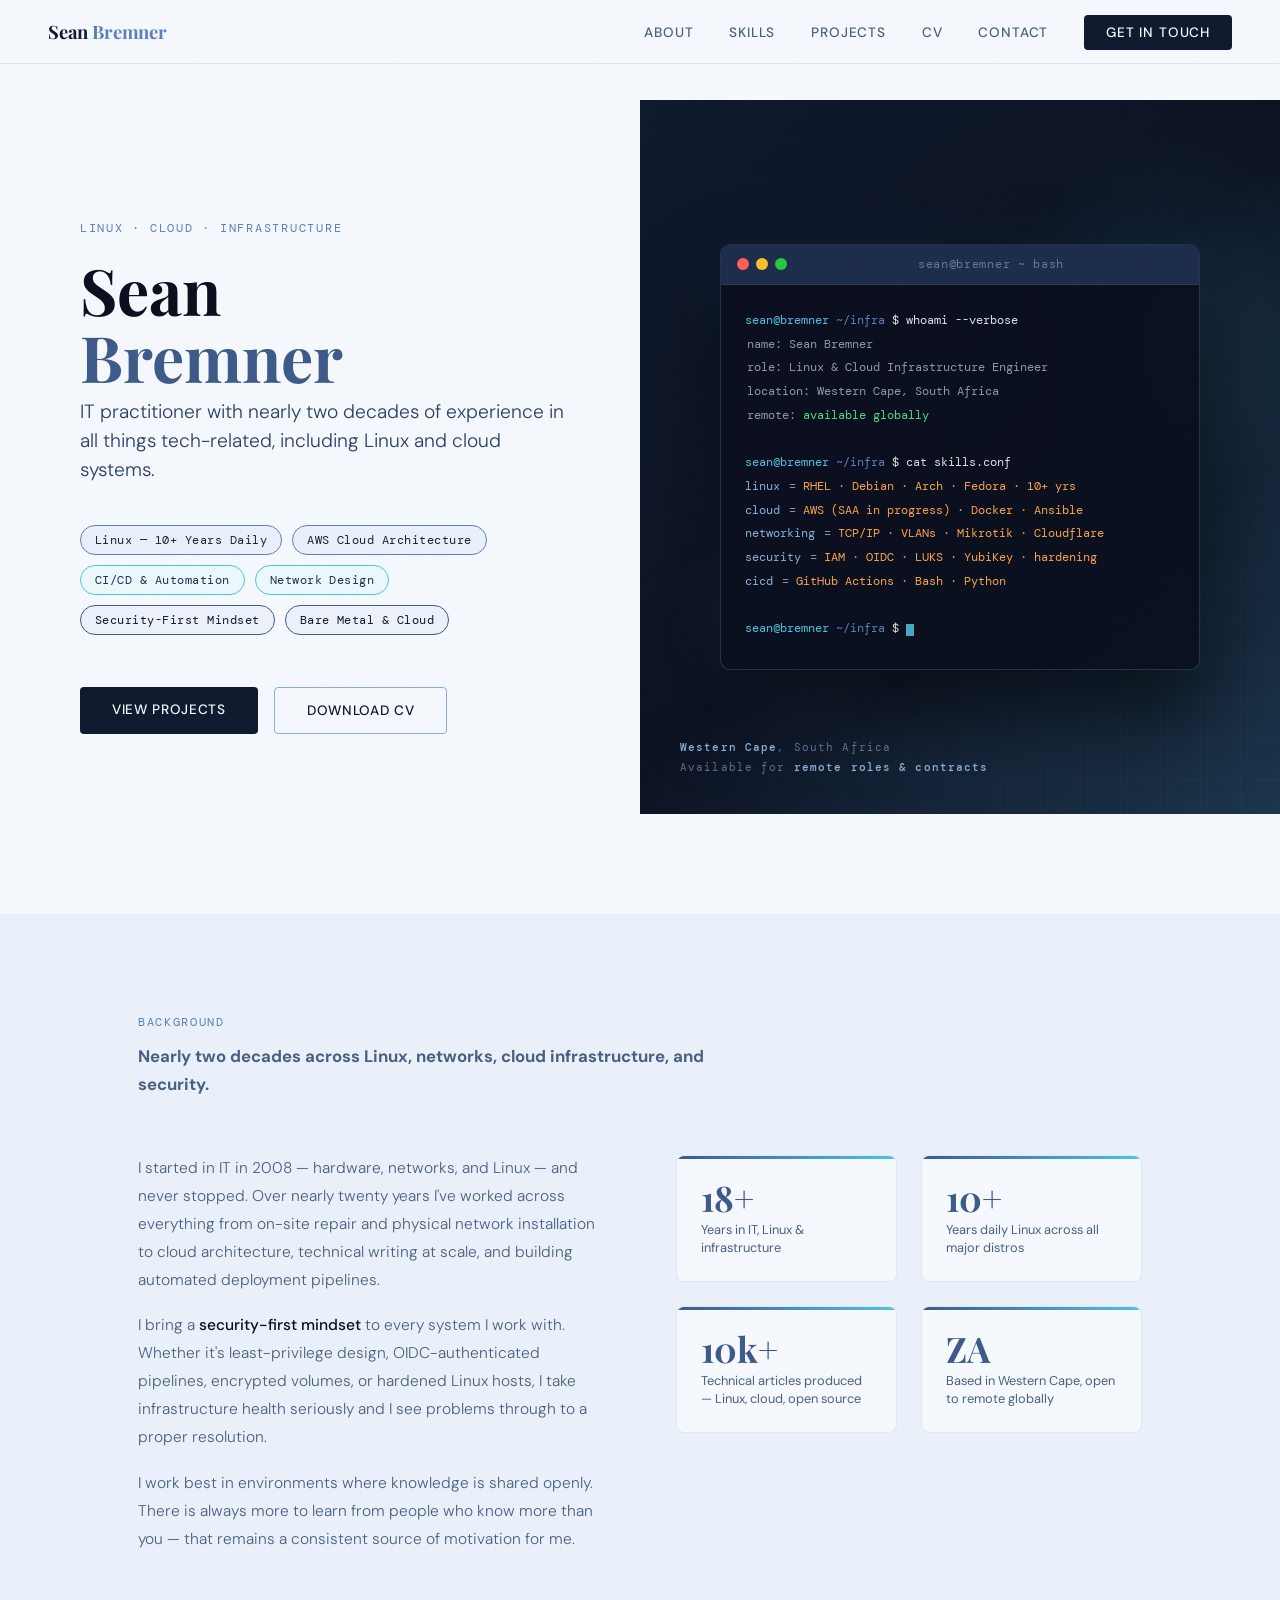
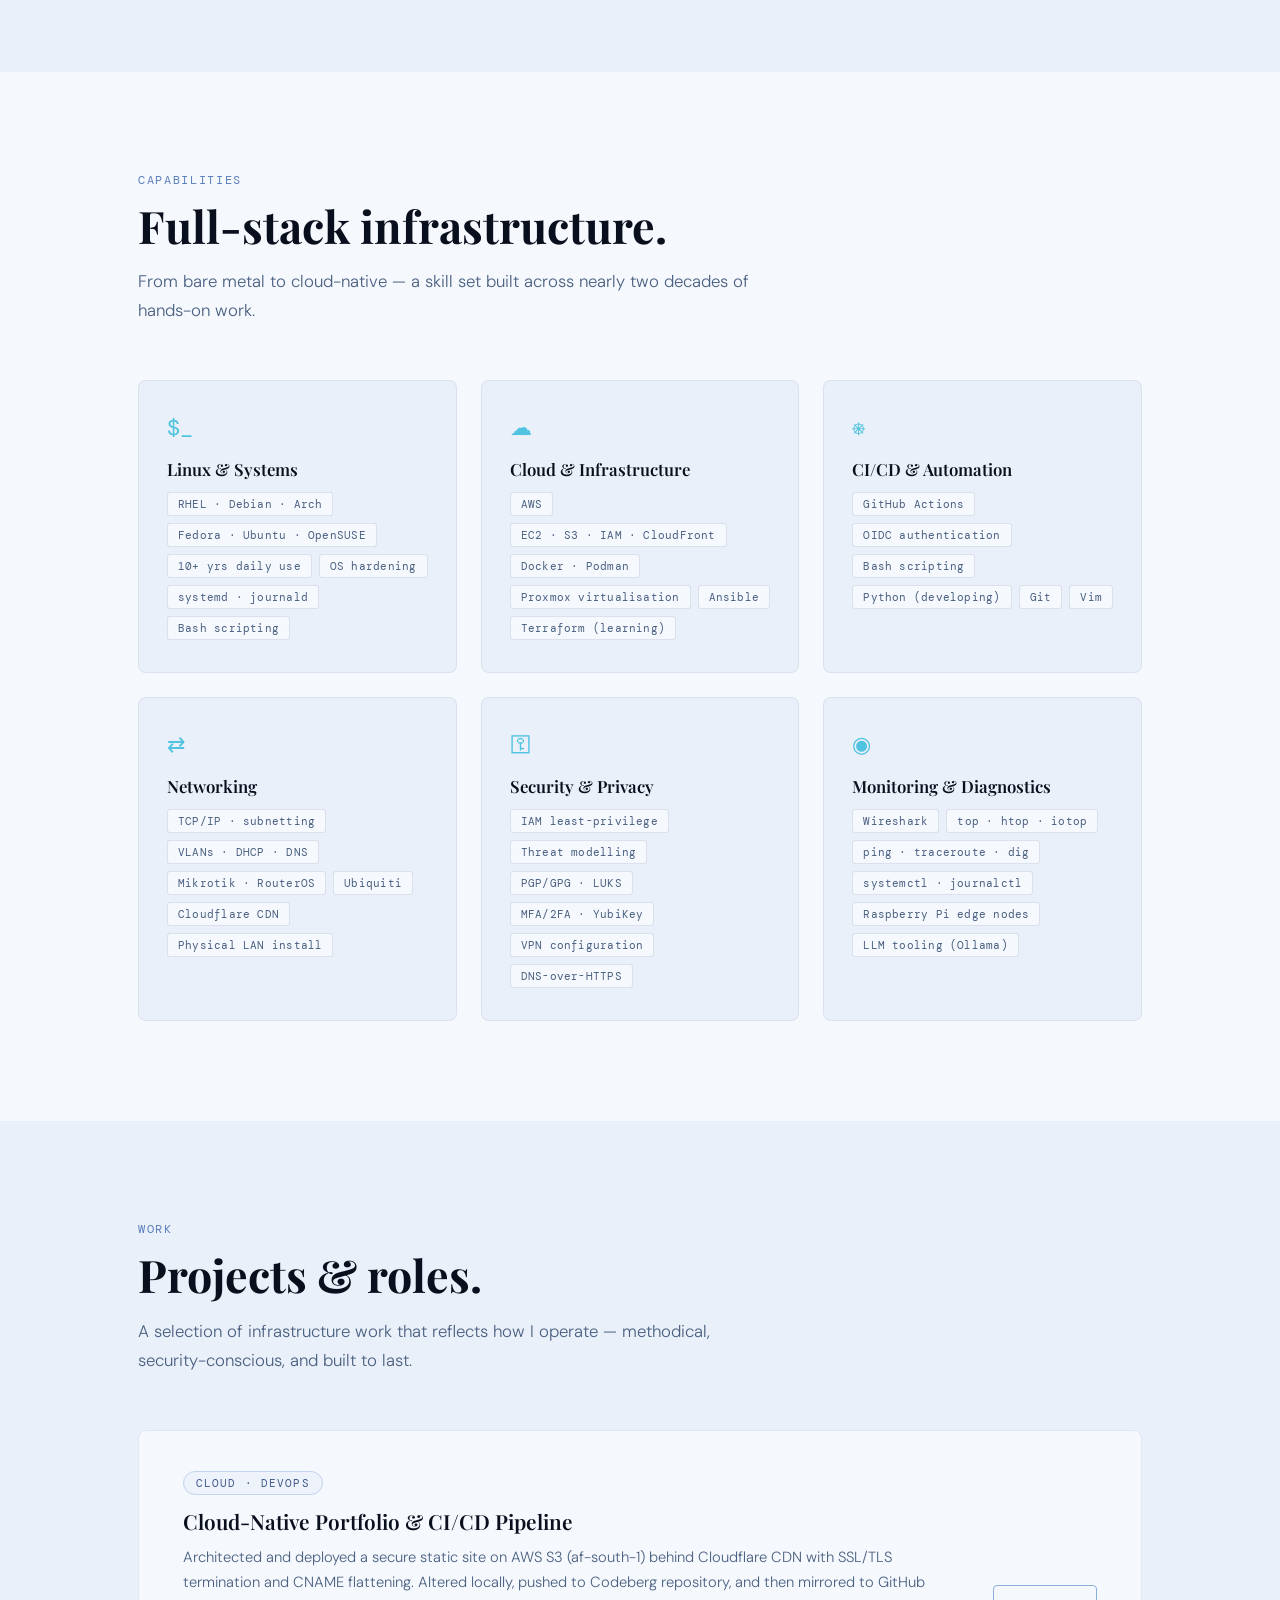
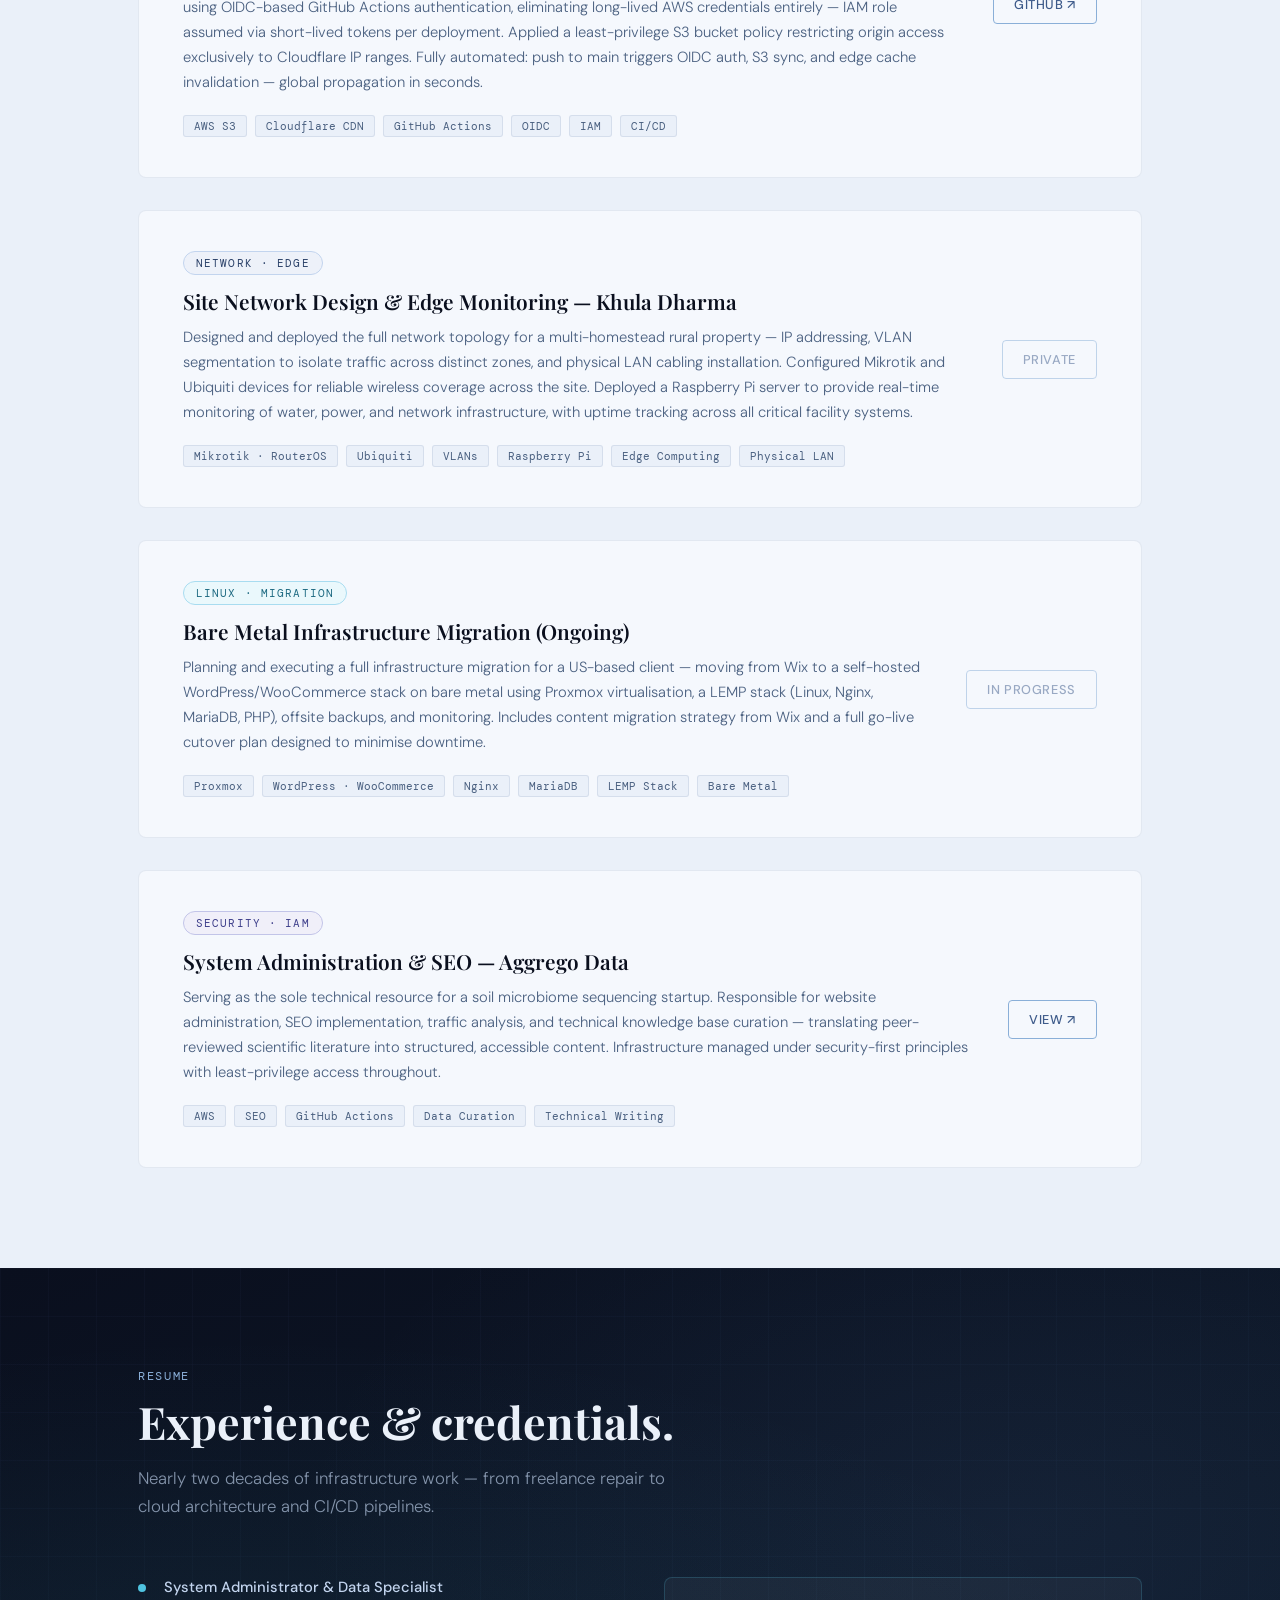
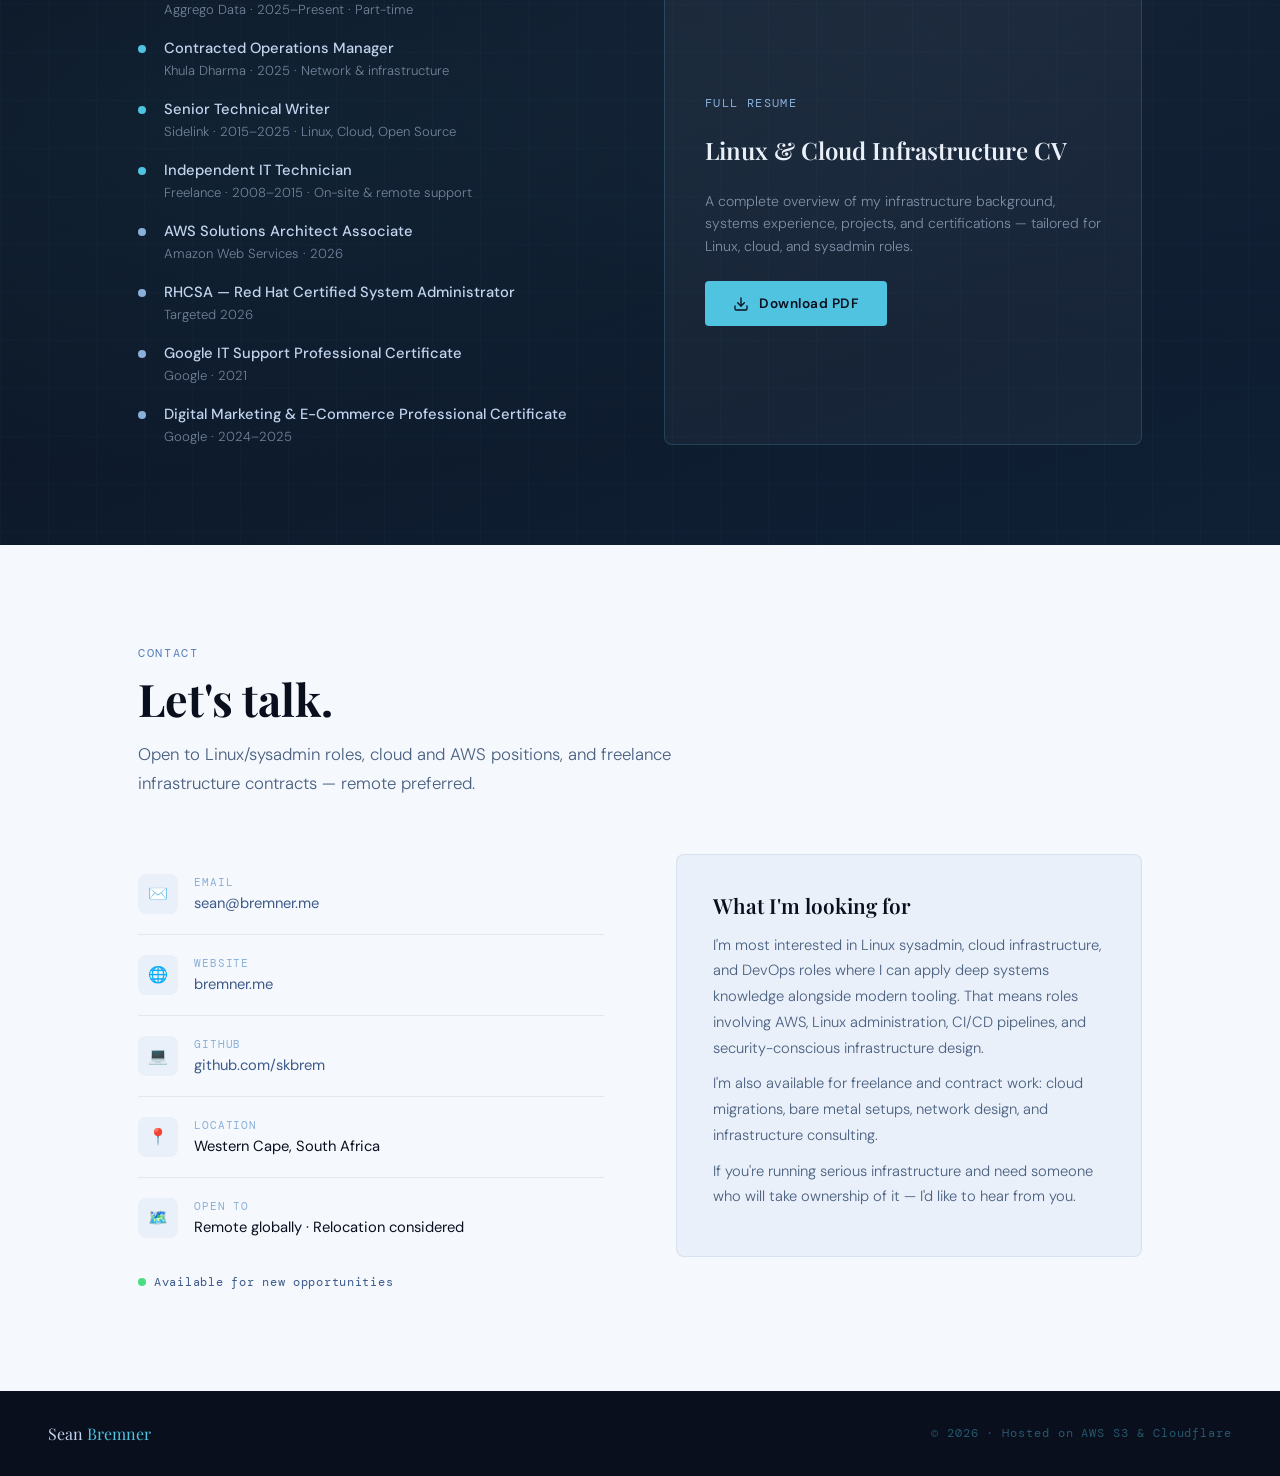
==== commit 00768bc5: "updated CV and the webpage" ====
--- a/it-index.html
+++ b/it-index.html
@@ -5,6 +5,7 @@
   <meta name="viewport" content="width=device-width, initial-scale=1.0" />
   <title>Sean Bremner — Linux & Cloud Infrastructure</title>
   <link rel="preconnect" href="https://fonts.googleapis.com" />
+  <link rel="icon" type="image/x-icon" href="/favicon.ico">
   <link rel="preconnect" href="https://fonts.gstatic.com" crossorigin />
   <link href="https://fonts.googleapis.com/css2?family=Playfair+Display:wght@400;600;700&family=DM+Sans:wght@300;400;500&family=DM+Mono:wght@400;500&display=swap" rel="stylesheet" />
   <style>
@@ -1099,7 +1100,7 @@
           <span class="skill-icon">☁</span>
           <div class="skill-card-title">Cloud & Infrastructure</div>
           <div class="skill-items">
-            <span class="skill-item">AWS (SAA — in progress)</span>
+            <span class="skill-item">AWS </span>
             <span class="skill-item">EC2 · S3 · IAM · CloudFront</span>
             <span class="skill-item">Docker · Podman</span>
             <span class="skill-item">Proxmox virtualisation</span>
@@ -1288,7 +1289,7 @@
             <div class="cv-dot" style="background:var(--ice);"></div>
             <div>
               <div class="cv-item-title">AWS Solutions Architect Associate</div>
-              <div class="cv-item-sub">In progress · Expected Q2 2026</div>
+              <div class="cv-item-sub">Amazon Web Services · 2026</div>
             </div>
           </div>
           <div class="cv-item">
@@ -1302,7 +1303,7 @@
             <div class="cv-dot" style="background:var(--ice);"></div>
             <div>
               <div class="cv-item-title">Google IT Support Professional Certificate</div>
-              <div class="cv-item-sub">2021</div>
+              <div class="cv-item-sub">Google · 2021</div>
             </div>
           </div>
           <div class="cv-item">
